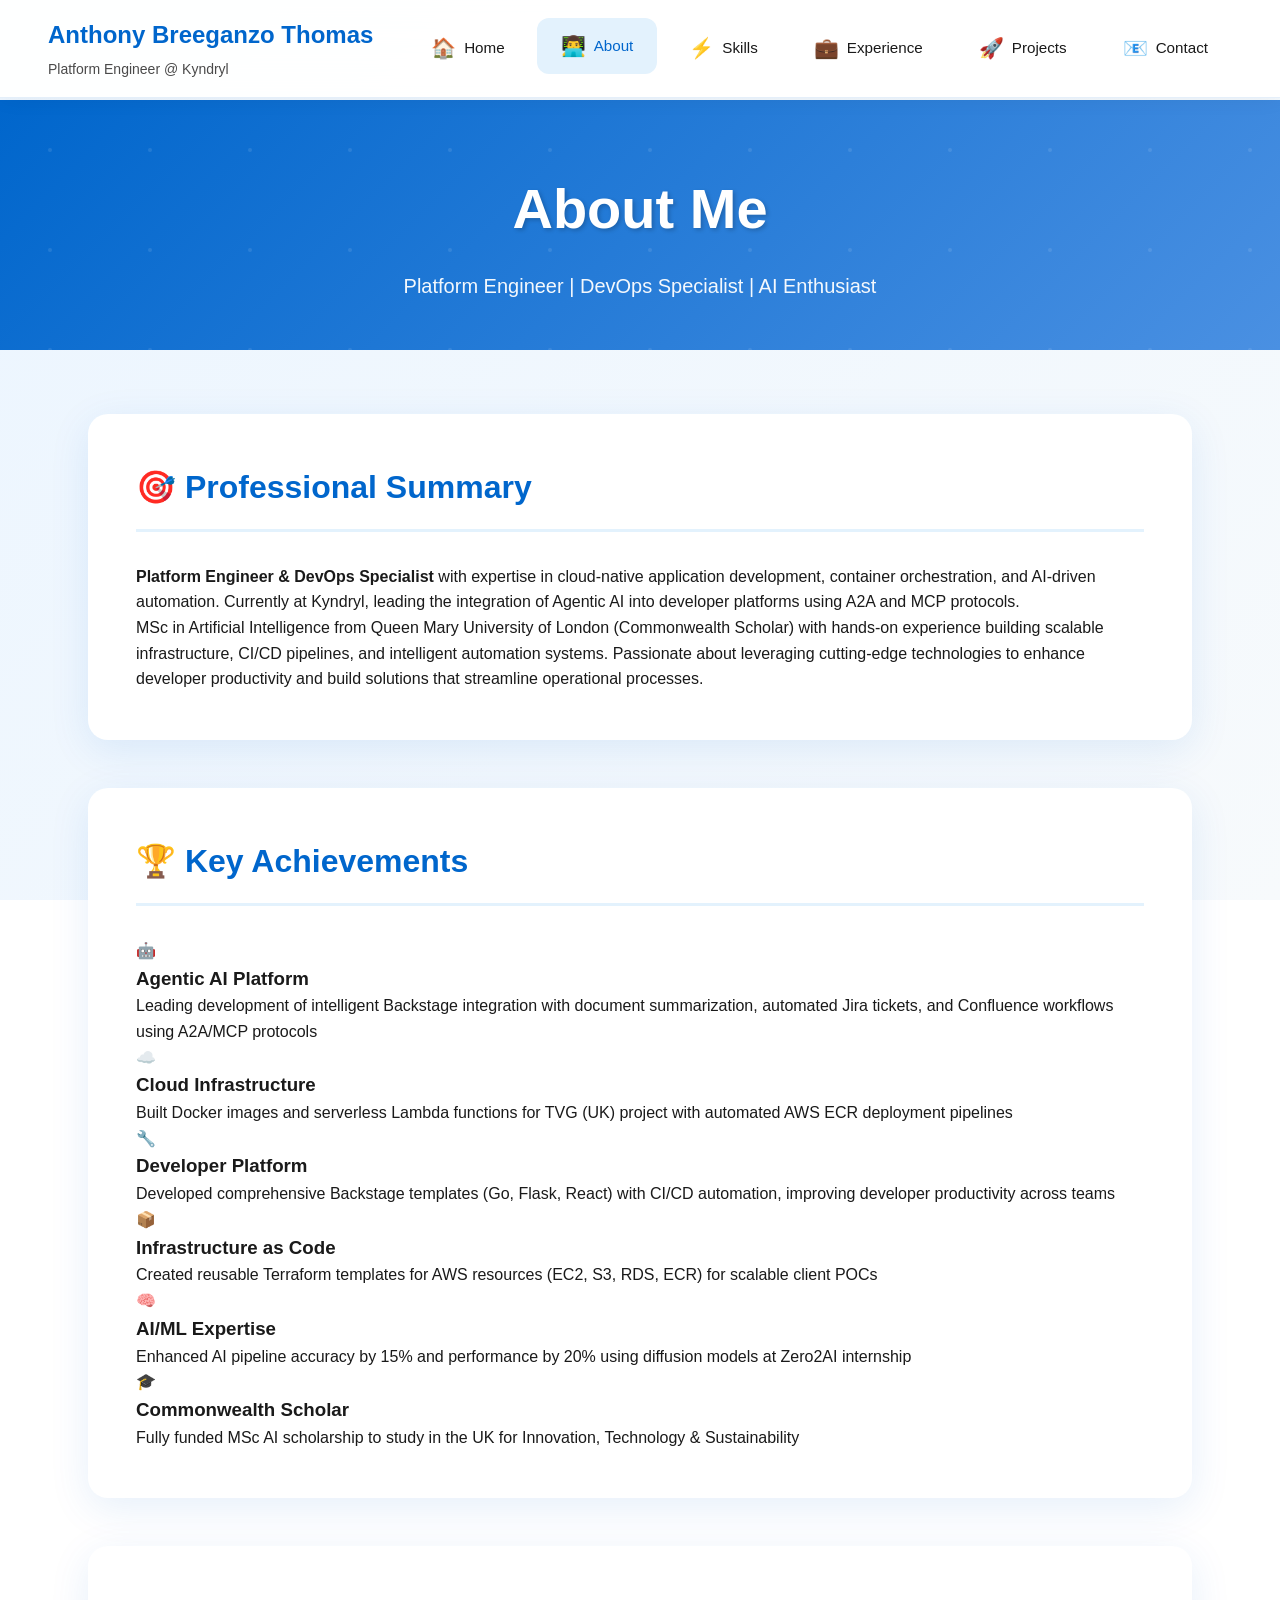
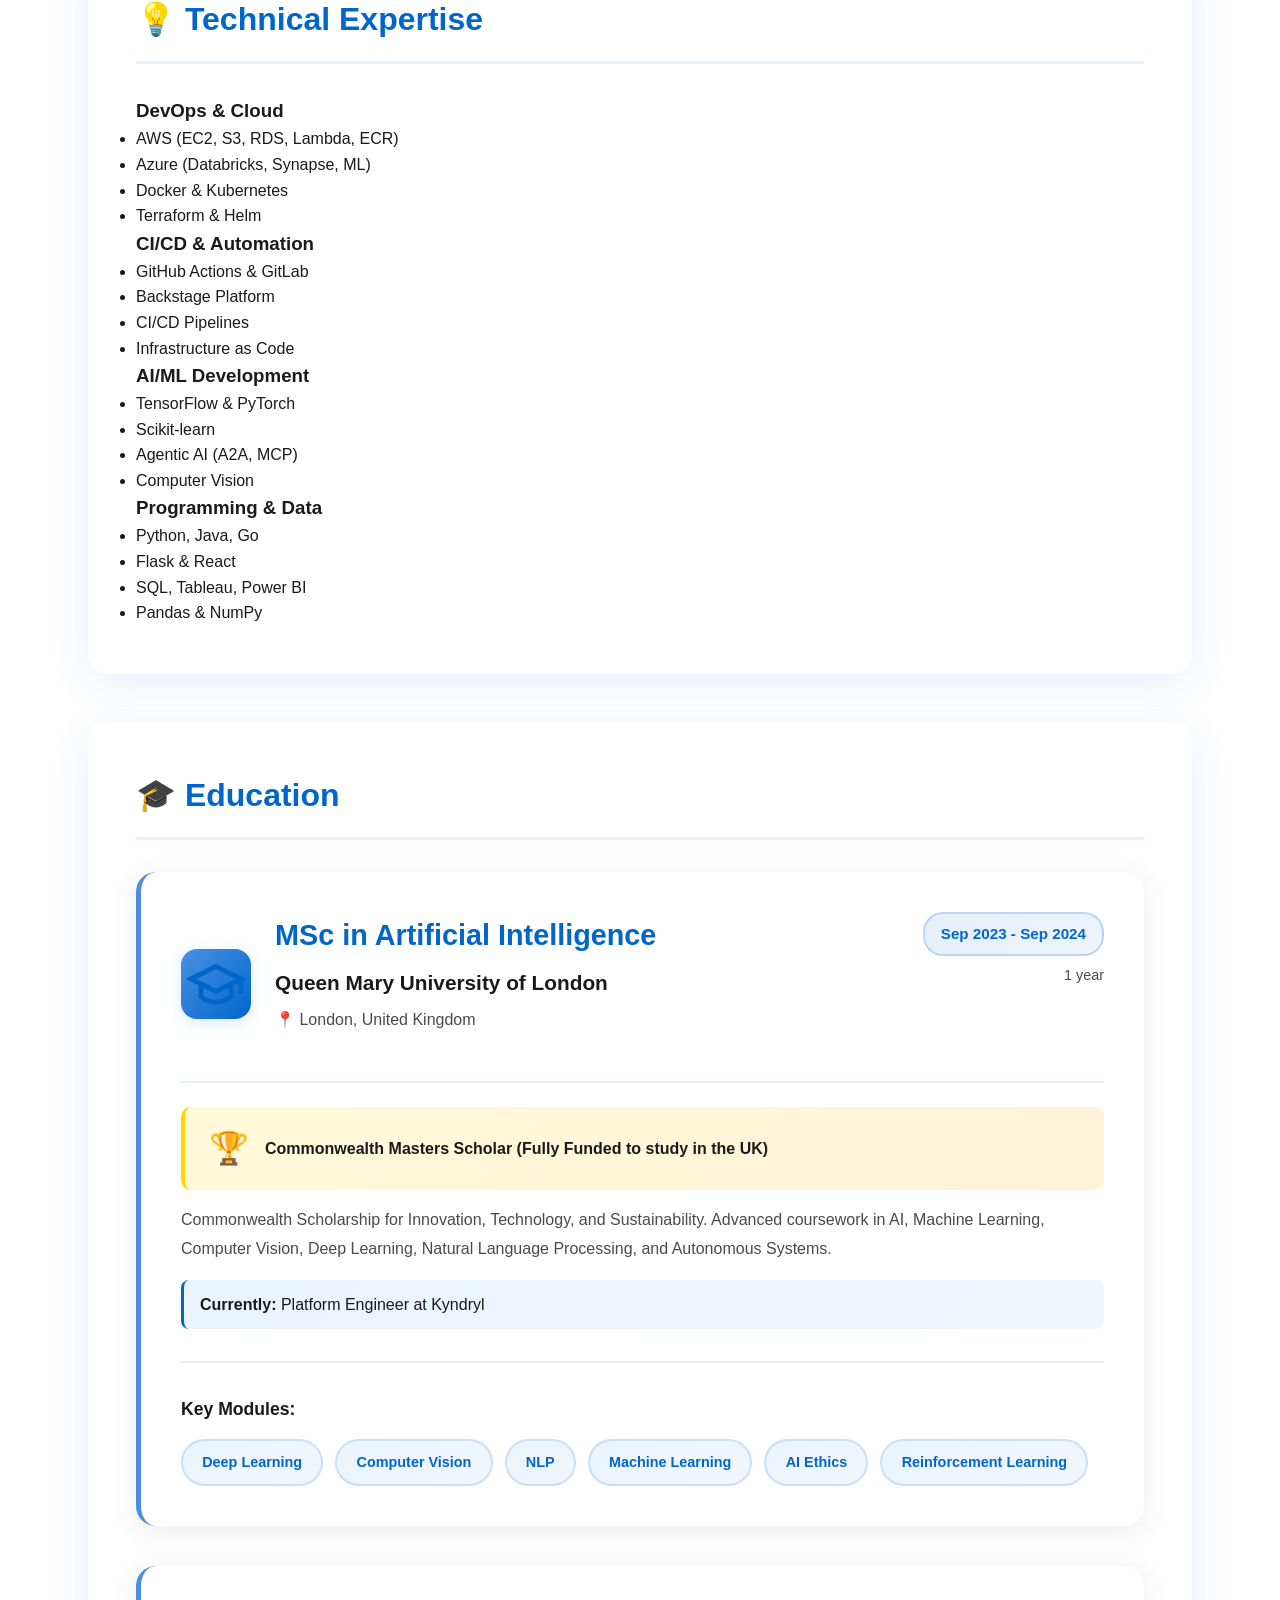
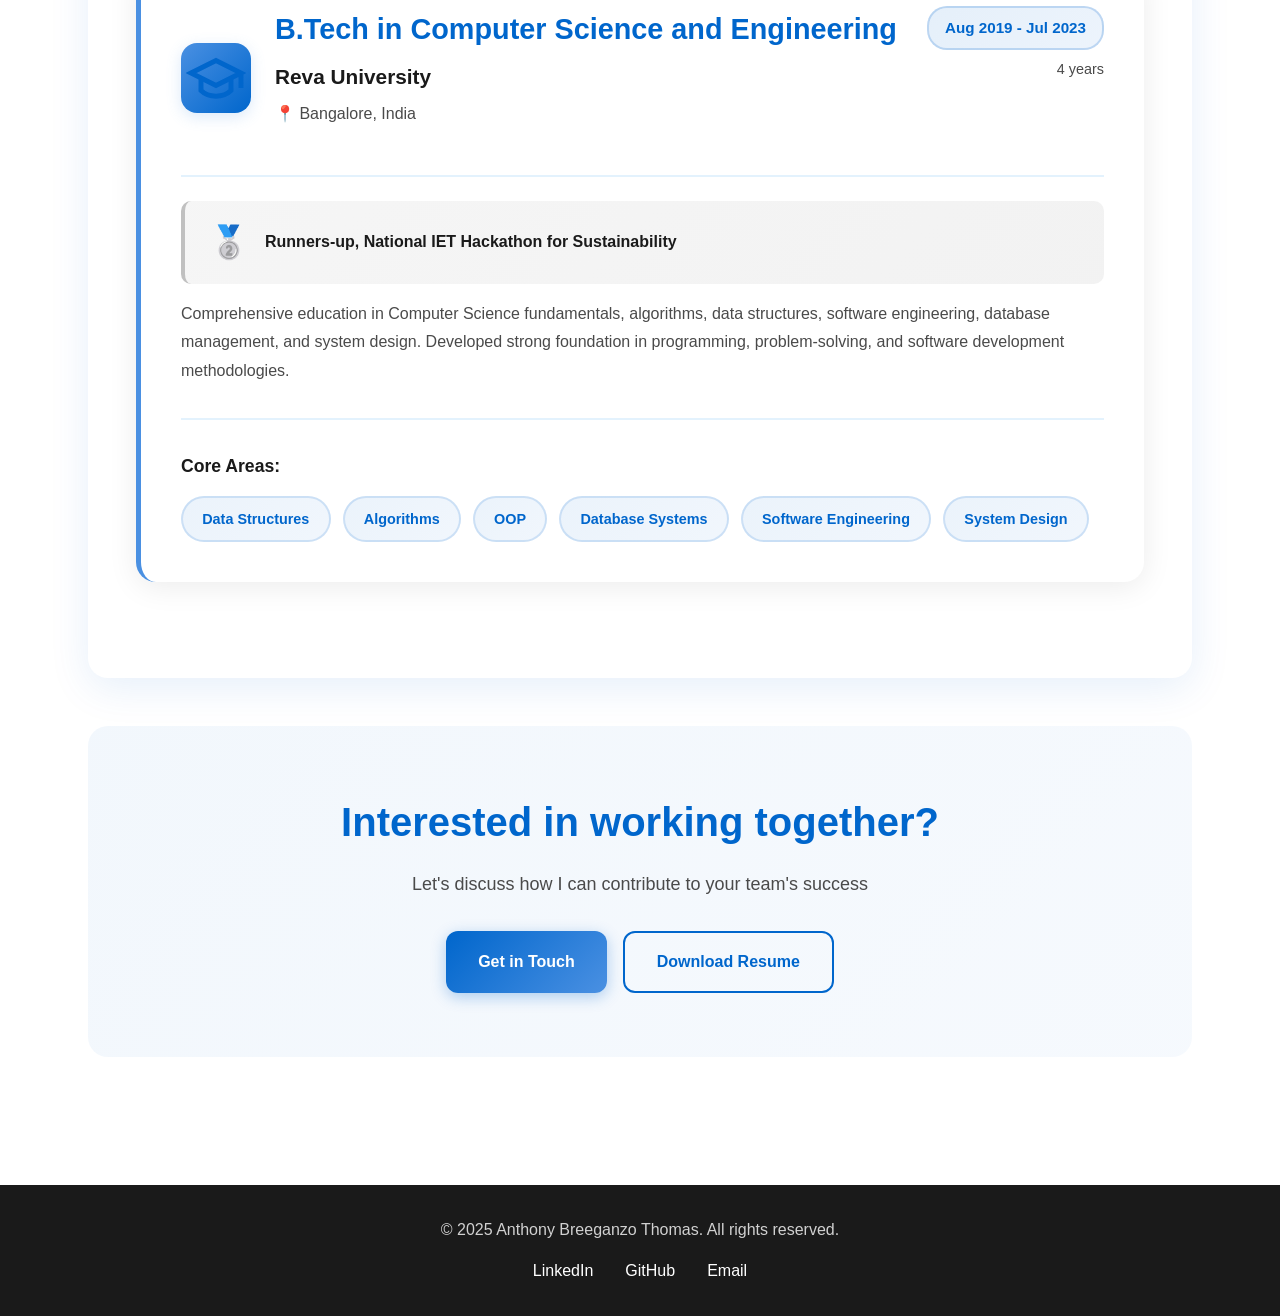
==== about.html @ a4722e9f "Major portfolio update: Added QMUL teaching role, real company logos, updated certifications, refine" ====
<!DOCTYPE html>
<html lang="en">
<head>
    <meta charset="UTF-8">
    <meta name="viewport" content="width=device-width, initial-scale=1.0">
    <title>About Me | Anthony Breeganzo Thomas</title>
    <link rel="stylesheet" href="style-pages.css">
</head>
<body>
    <!-- Navigation -->
    <nav class="modern-nav">
        <div class="nav-brand">
            <h1><a href="index.html">Anthony Breeganzo Thomas</a></h1>
            <p class="nav-subtitle">Platform Engineer @ Kyndryl</p>
        </div>
        <ul class="nav-menu">
            <li class="nav-item">
                <a href="index.html">
                    <span class="nav-icon">🏠</span>
                    <span class="nav-text">Home</span>
                </a>
            </li>
            <li class="nav-item active">
                <a href="about.html">
                    <span class="nav-icon">👨‍💻</span>
                    <span class="nav-text">About</span>
                </a>
            </li>
            <li class="nav-item">
                <a href="skills.html">
                    <span class="nav-icon">⚡</span>
                    <span class="nav-text">Skills</span>
                </a>
            </li>
            <li class="nav-item">
                <a href="experience.html">
                    <span class="nav-icon">💼</span>
                    <span class="nav-text">Experience</span>
                </a>
            </li>
            <li class="nav-item">
                <a href="projects.html">
                    <span class="nav-icon">🚀</span>
                    <span class="nav-text">Projects</span>
                </a>
            </li>
            <li class="nav-item">
                <a href="contact.html">
                    <span class="nav-icon">📧</span>
                    <span class="nav-text">Contact</span>
                </a>
            </li>
        </ul>
    </nav>

    <!-- Page Header -->
    <header class="page-header">
        <div class="header-content">
            <h1 class="page-title">About Me</h1>
            <p class="page-subtitle">Platform Engineer | DevOps Specialist | AI Enthusiast</p>
        </div>
    </header>

    <!-- About Content -->
    <main class="page-content">
        <section class="content-section">
            <div class="section-header">
                <h2>🎯 Professional Summary</h2>
            </div>
            <div class="summary-content">
                <p class="lead-text">
                    <strong>Platform Engineer & DevOps Specialist</strong> with expertise in cloud-native application development, 
                    container orchestration, and AI-driven automation. Currently at Kyndryl, leading the integration of Agentic AI into 
                    developer platforms using A2A and MCP protocols.
                </p>
                <p>
                    MSc in Artificial Intelligence from Queen Mary University of London (Commonwealth Scholar) with hands-on experience 
                    building scalable infrastructure, CI/CD pipelines, and intelligent automation systems. Passionate about leveraging 
                    cutting-edge technologies to enhance developer productivity and build solutions that streamline operational processes.
                </p>
            </div>
        </section>

        <section class="content-section">
            <div class="section-header">
                <h2>🏆 Key Achievements</h2>
            </div>
            <div class="achievements-grid">
                <div class="achievement-card">
                    <div class="achievement-icon">🤖</div>
                    <h3>Agentic AI Platform</h3>
                    <p>Leading development of intelligent Backstage integration with document summarization, automated Jira tickets, and Confluence workflows using A2A/MCP protocols</p>
                </div>
                <div class="achievement-card">
                    <div class="achievement-icon">☁️</div>
                    <h3>Cloud Infrastructure</h3>
                    <p>Built Docker images and serverless Lambda functions for TVG (UK) project with automated AWS ECR deployment pipelines</p>
                </div>
                <div class="achievement-card">
                    <div class="achievement-icon">🔧</div>
                    <h3>Developer Platform</h3>
                    <p>Developed comprehensive Backstage templates (Go, Flask, React) with CI/CD automation, improving developer productivity across teams</p>
                </div>
                <div class="achievement-card">
                    <div class="achievement-icon">📦</div>
                    <h3>Infrastructure as Code</h3>
                    <p>Created reusable Terraform templates for AWS resources (EC2, S3, RDS, ECR) for scalable client POCs</p>
                </div>
                <div class="achievement-card">
                    <div class="achievement-icon">🧠</div>
                    <h3>AI/ML Expertise</h3>
                    <p>Enhanced AI pipeline accuracy by 15% and performance by 20% using diffusion models at Zero2AI internship</p>
                </div>
                <div class="achievement-card">
                    <div class="achievement-icon">🎓</div>
                    <h3>Commonwealth Scholar</h3>
                    <p>Fully funded MSc AI scholarship to study in the UK for Innovation, Technology & Sustainability</p>
                </div>
            </div>
        </section>

        <section class="content-section">
            <div class="section-header">
                <h2>💡 Technical Expertise</h2>
            </div>
            <div class="expertise-grid">
                <div class="expertise-category">
                    <h3>DevOps & Cloud</h3>
                    <ul>
                        <li>AWS (EC2, S3, RDS, Lambda, ECR)</li>
                        <li>Azure (Databricks, Synapse, ML)</li>
                        <li>Docker & Kubernetes</li>
                        <li>Terraform & Helm</li>
                    </ul>
                </div>
                <div class="expertise-category">
                    <h3>CI/CD & Automation</h3>
                    <ul>
                        <li>GitHub Actions & GitLab</li>
                        <li>Backstage Platform</li>
                        <li>CI/CD Pipelines</li>
                        <li>Infrastructure as Code</li>
                    </ul>
                </div>
                <div class="expertise-category">
                    <h3>AI/ML Development</h3>
                    <ul>
                        <li>TensorFlow & PyTorch</li>
                        <li>Scikit-learn</li>
                        <li>Agentic AI (A2A, MCP)</li>
                        <li>Computer Vision</li>
                    </ul>
                </div>
                <div class="expertise-category">
                    <h3>Programming & Data</h3>
                    <ul>
                        <li>Python, Java, Go</li>
                        <li>Flask & React</li>
                        <li>SQL, Tableau, Power BI</li>
                        <li>Pandas & NumPy</li>
                    </ul>
                </div>
            </div>
        </section>

        <section class="content-section">
            <div class="section-header">
                <h2>🎓 Education</h2>
            </div>
            <div class="education-container">
                <div class="education-card">
                    <div class="education-header">
                        <div style="display: flex; align-items: center; flex: 1;">
                            <div class="education-logo">
                                <svg xmlns="http://www.w3.org/2000/svg" viewBox="0 0 24 24" fill="none" stroke="currentColor" stroke-width="2" style="width: 60px; height: 60px; color: #0066CC;">
                                    <path d="M22 10v6M2 10l10-5 10 5-10 5z"></path>
                                    <path d="M6 12v5c3 3 9 3 12 0v-5"></path>
                                </svg>
                            </div>
                            <div class="education-info">
                                <h3 class="degree-name">MSc in Artificial Intelligence</h3>
                                <p class="institution-name">Queen Mary University of London</p>
                                <p class="location">📍 London, United Kingdom</p>
                            </div>
                        </div>
                        <div class="education-meta">
                            <span class="date-badge">Sep 2023 - Sep 2024</span>
                            <span class="duration">1 year</span>
                        </div>
                    </div>
                    
                    <div class="education-highlights">
                        <div class="highlight-banner">
                            <span class="highlight-icon">🏆</span>
                            <strong>Commonwealth Masters Scholar (Fully Funded to study in the UK)</strong>
                        </div>
                        <p class="education-description">
                            Commonwealth Scholarship for Innovation, Technology, and Sustainability. 
                            Advanced coursework in AI, Machine Learning, Computer Vision, Deep Learning, Natural Language Processing, 
                            and Autonomous Systems.
                        </p>
                        <div class="current-role">
                            <strong>Currently:</strong> Platform Engineer at Kyndryl
                        </div>
                    </div>

                    <div class="education-coursework">
                        <h5>Key Modules:</h5>
                        <div class="tech-tags">
                            <span class="tech-tag">Deep Learning</span>
                            <span class="tech-tag">Computer Vision</span>
                            <span class="tech-tag">NLP</span>
                            <span class="tech-tag">Machine Learning</span>
                            <span class="tech-tag">AI Ethics</span>
                            <span class="tech-tag">Reinforcement Learning</span>
                        </div>
                    </div>
                </div>

                <div class="education-card">
                    <div class="education-header">
                        <div style="display: flex; align-items: center; flex: 1;">
                            <div class="education-logo">
                                <svg xmlns="http://www.w3.org/2000/svg" viewBox="0 0 24 24" fill="none" stroke="currentColor" stroke-width="2" style="width: 60px; height: 60px; color: #0066CC;">
                                    <path d="M22 10v6M2 10l10-5 10 5-10 5z"></path>
                                    <path d="M6 12v5c3 3 9 3 12 0v-5"></path>
                                </svg>
                            </div>
                            <div class="education-info">
                                <h3 class="degree-name">B.Tech in Computer Science and Engineering</h3>
                                <p class="institution-name">Reva University</p>
                                <p class="location">📍 Bangalore, India</p>
                            </div>
                        </div>
                        <div class="education-meta">
                            <span class="date-badge">Aug 2019 - Jul 2023</span>
                            <span class="duration">4 years</span>
                        </div>
                    </div>
                    
                    <div class="education-highlights">
                        <div class="highlight-banner achievement">
                            <span class="highlight-icon">🥈</span>
                            <strong>Runners-up, National IET Hackathon for Sustainability</strong>
                        </div>
                        <p class="education-description">
                            Comprehensive education in Computer Science fundamentals, algorithms, data structures, 
                            software engineering, database management, and system design. Developed strong foundation 
                            in programming, problem-solving, and software development methodologies.
                        </p>
                    </div>

                    <div class="education-coursework">
                        <h5>Core Areas:</h5>
                        <div class="tech-tags">
                            <span class="tech-tag">Data Structures</span>
                            <span class="tech-tag">Algorithms</span>
                            <span class="tech-tag">OOP</span>
                            <span class="tech-tag">Database Systems</span>
                            <span class="tech-tag">Software Engineering</span>
                            <span class="tech-tag">System Design</span>
                        </div>
                    </div>
                </div>
            </div>
        </section>

        <section class="cta-section">
            <h2>Interested in working together?</h2>
            <p>Let's discuss how I can contribute to your team's success</p>
            <div class="cta-buttons">
                <a href="contact.html" class="btn-primary">Get in Touch</a>
                <a href="./assets/resume.pdf" class="btn-outline" download>Download Resume</a>
            </div>
        </section>
    </main>

    <!-- Footer -->
    <footer class="page-footer">
        <p>&copy; 2025 Anthony Breeganzo Thomas. All rights reserved.</p>
        <div class="footer-links">
            <a href="https://linkedin.com/in/breeganzo" target="_blank">LinkedIn</a>
            <a href="https://github.com/Breeganzo" target="_blank">GitHub</a>
            <a href="mailto:anthonybreeganzo02@gmail.com">Email</a>
        </div>
    </footer>

    <!-- Scroll to Top Button -->
    <button class="scroll-to-top" id="scrollToTop" aria-label="Scroll to top">
        <svg viewBox="0 0 24 24" fill="none" stroke="currentColor" stroke-width="2">
            <path d="M12 19V5M5 12l7-7 7 7"/>
        </svg>
    </button>

    <script src="script-pages.js"></script>
</body>
</html>
---- style-pages.css ----
/* ========================================
   SHARED STYLES FOR ALL PORTFOLIO PAGES
   ======================================== */

/* CSS Variables */
:root {
    --primary-blue: #0066CC;
    --secondary-blue: #4A90E2;
    --dark-blue: #003D82;
    --light-blue: #E3F2FD;
    --text-dark: #1a1a1a;
    --text-gray: #4a4a4a;
    --bg-light: #ffffff;
    --bg-gradient: linear-gradient(135deg, #EBF5FF 0%, #F7FAFC 100%);
    --shadow: 0 10px 40px rgba(0, 102, 204, 0.1);
    --shadow-hover: 0 20px 60px rgba(0, 102, 204, 0.2);
    --transition: all 0.4s cubic-bezier(0.4, 0, 0.2, 1);
}

* {
    margin: 0;
    padding: 0;
    box-sizing: border-box;
}

html {
    scroll-behavior: smooth;
    font-size: 16px;
}

body {
    font-family: 'Segoe UI', Tahoma, Geneva, Verdana, sans-serif;
    color: var(--text-dark);
    background: var(--bg-gradient);
    background-attachment: fixed;
    line-height: 1.6;
    overflow-x: hidden;
    padding-top: 100px;
}

/* ========================================
   NAVIGATION (SAME AS LANDING PAGE)
   ======================================== */

.modern-nav {
    position: fixed;
    top: 0;
    left: 0;
    right: 0;
    background: rgba(255, 255, 255, 0.95);
    backdrop-filter: blur(20px);
    border-bottom: 1px solid rgba(0, 102, 204, 0.1);
    padding: 1rem 3rem;
    display: flex;
    justify-content: space-between;
    align-items: center;
    z-index: 1000;
    box-shadow: 0 2px 20px rgba(0, 0, 0, 0.05);
}

.nav-brand h1 {
    font-size: 1.5rem;
    font-weight: 700;
    margin-bottom: 0.25rem;
}

.nav-brand h1 a {
    color: var(--primary-blue);
    text-decoration: none;
    transition: var(--transition);
}

.nav-brand h1 a:hover {
    color: var(--secondary-blue);
}

.nav-subtitle {
    font-size: 0.875rem;
    color: var(--text-gray);
    font-weight: 500;
}

.nav-menu {
    display: flex;
    gap: 0.5rem;
    list-style: none;
}

.nav-item {
    position: relative;
}

.nav-item a {
    display: flex;
    align-items: center;
    gap: 0.5rem;
    padding: 0.75rem 1.5rem;
    text-decoration: none;
    color: var(--text-dark);
    font-weight: 500;
    border-radius: 12px;
    transition: var(--transition);
    background: transparent;
}

.nav-item.active a,
.nav-item a:hover {
    background: var(--light-blue);
    color: var(--primary-blue);
    transform: translateY(-2px);
}

.nav-icon {
    font-size: 1.25rem;
}

.nav-text {
    font-size: 0.95rem;
}

/* ========================================
   PAGE HEADER
   ======================================== */

.page-header {
    padding: 4rem 3rem 3rem;
    text-align: center;
    background: linear-gradient(135deg, var(--primary-blue), var(--secondary-blue));
    color: white;
    position: relative;
    overflow: hidden;
}

.page-header::before {
    content: '';
    position: absolute;
    top: 0;
    left: 0;
    right: 0;
    bottom: 0;
    background: url('data:image/svg+xml,<svg width="100" height="100" xmlns="http://www.w3.org/2000/svg"><circle cx="50" cy="50" r="2" fill="white" opacity="0.1"/></svg>');
    animation: float 20s linear infinite;
}

@keyframes float {
    0% { transform: translateY(0); }
    100% { transform: translateY(-100px); }
}

.header-content {
    position: relative;
    z-index: 1;
}

.page-title {
    font-size: 3.5rem;
    font-weight: 800;
    margin-bottom: 1rem;
    text-shadow: 2px 2px 4px rgba(0, 0, 0, 0.2);
}

.page-subtitle {
    font-size: 1.25rem;
    opacity: 0.95;
    font-weight: 400;
}

/* ========================================
   PAGE CONTENT
   ======================================== */

.page-content {
    max-width: 1200px;
    margin: 0 auto;
    padding: 4rem 3rem;
}

.content-section {
    background: white;
    padding: 3rem;
    border-radius: 20px;
    box-shadow: var(--shadow);
    margin-bottom: 3rem;
    animation: fadeInUp 0.6s ease-out;
}

@keyframes fadeInUp {
    from {
        opacity: 0;
        transform: translateY(30px);
    }
    to {
        opacity: 1;
        transform: translateY(0);
    }
}

.section-header {
    margin-bottom: 2rem;
    padding-bottom: 1rem;
    border-bottom: 3px solid var(--light-blue);
}

.section-header h2 {
    font-size: 2rem;
    color: var(--primary-blue);
    font-weight: 700;
}

/* ========================================
   BUTTONS & CTAs
   ======================================== */

.btn-primary,
.btn-secondary,
.btn-outline {
    padding: 1rem 2rem;
    border-radius: 12px;
    text-decoration: none;
    font-weight: 600;
    display: inline-flex;
    align-items: center;
    gap: 0.5rem;
    transition: var(--transition);
    cursor: pointer;
    border: none;
    font-size: 1rem;
}

.btn-primary {
    background: linear-gradient(135deg, var(--primary-blue), var(--secondary-blue));
    color: white;
    box-shadow: 0 4px 15px rgba(0, 102, 204, 0.3);
}

.btn-primary:hover {
    transform: translateY(-3px);
    box-shadow: 0 8px 25px rgba(0, 102, 204, 0.4);
}

.btn-secondary {
    background: var(--text-dark);
    color: white;
}

.btn-secondary:hover {
    background: var(--dark-blue);
    transform: translateY(-3px);
}

.btn-outline {
    background: transparent;
    color: var(--primary-blue);
    border: 2px solid var(--primary-blue);
}

.btn-outline:hover {
    background: var(--primary-blue);
    color: white;
    transform: translateY(-3px);
}

/* ========================================
   CTA SECTION
   ======================================== */

.cta-section {
    text-align: center;
    padding: 4rem 2rem;
    background: linear-gradient(135deg, rgba(0, 102, 204, 0.05), rgba(74, 144, 226, 0.05));
    border-radius: 20px;
    margin-top: 3rem;
}

.cta-section h2 {
    font-size: 2.5rem;
    margin-bottom: 1rem;
    color: var(--primary-blue);
}

.cta-section p {
    font-size: 1.125rem;
    color: var(--text-gray);
    margin-bottom: 2rem;
}

.cta-buttons {
    display: flex;
    gap: 1rem;
    justify-content: center;
    flex-wrap: wrap;
}

/* ========================================
   FOOTER
   ======================================== */

.page-footer {
    background: var(--text-dark);
    color: white;
    padding: 2rem 3rem;
    text-align: center;
    margin-top: 4rem;
}

.page-footer p {
    margin-bottom: 1rem;
    color: rgba(255, 255, 255, 0.8);
}

.footer-links {
    display: flex;
    gap: 2rem;
    justify-content: center;
}

.footer-links a {
    color: white;
    text-decoration: none;
    transition: var(--transition);
    font-weight: 500;
}

.footer-links a:hover {
    color: var(--secondary-blue);
}

/* ========================================
   RESPONSIVE DESIGN
   ======================================== */

@media (max-width: 1024px) {
    .modern-nav {
        padding: 1rem 2rem;
    }
    
    .page-content {
        padding: 3rem 2rem;
    }
    
    .content-section {
        padding: 2rem;
    }
}

@media (max-width: 768px) {
    body {
        padding-top: 140px;
    }
    
    .modern-nav {
        flex-direction: column;
        gap: 1rem;
        padding: 1rem;
    }
    
    .nav-menu {
        gap: 0.25rem;
        flex-wrap: wrap;
        justify-content: center;
    }
    
    .nav-item a {
        padding: 0.5rem 1rem;
    }
    
    .nav-text {
        display: none;
    }
    
    .nav-icon {
        font-size: 1.5rem;
    }
    
    .page-header {
        padding: 3rem 1.5rem 2rem;
    }
    
    .page-title {
        font-size: 2.5rem;
    }
    
    .page-subtitle {
        font-size: 1rem;
    }
    
    .page-content {
        padding: 2rem 1rem;
    }
    
    .content-section {
        padding: 1.5rem;
    }
    
    .cta-section {
        padding: 3rem 1.5rem;
    }
    
    .cta-section h2 {
        font-size: 2rem;
    }
    
    .cta-buttons {
        flex-direction: column;
    }
    
    .btn-primary,
    .btn-secondary,
    .btn-outline {
        width: 100%;
        justify-content: center;
    }
    
    .footer-links {
        flex-direction: column;
        gap: 1rem;
    }
}

/* Page Transition Animation */
.page-transition {
    animation: fadeIn 0.6s ease-in-out;
}

@keyframes fadeIn {
    from {
        opacity: 0;
        transform: translateY(20px);
    }
    to {
        opacity: 1;
        transform: translateY(0);
    }
}

/* ========================================
   SCROLL TO TOP BUTTON
   ======================================== */

.scroll-to-top {
    position: fixed;
    bottom: 2rem;
    right: 2rem;
    width: 50px;
    height: 50px;
    background: linear-gradient(135deg, var(--primary-blue), var(--secondary-blue));
    color: white;
    border: none;
    border-radius: 50%;
    display: flex;
    align-items: center;
    justify-content: center;
    cursor: pointer;
    box-shadow: 0 4px 20px rgba(0, 102, 204, 0.3);
    opacity: 0;
    visibility: hidden;
    transition: var(--transition);
    z-index: 999;
}

.scroll-to-top.visible {
    opacity: 1;
    visibility: visible;
}

.scroll-to-top:hover {
    transform: translateY(-5px);
    box-shadow: 0 8px 30px rgba(0, 102, 204, 0.4);
}

.scroll-to-top svg {
    width: 24px;
    height: 24px;
}

/* ========================================
   EXPERIENCE PAGE SPECIFIC STYLES
   ======================================== */

.education-container {
    display: flex;
    flex-direction: column;
    gap: 2.5rem;
    margin-bottom: 3rem;
}

.education-card {
    background: white;
    border-radius: 20px;
    padding: 2.5rem;
    box-shadow: 0 5px 30px rgba(0, 0, 0, 0.08);
    border-left: 5px solid var(--secondary-blue);
    transition: var(--transition);
    position: relative;
    overflow: hidden;
}

.education-card::before {
    content: '';
    position: absolute;
    top: 0;
    left: 0;
    width: 5px;
    height: 0;
    background: linear-gradient(180deg, var(--secondary-blue), var(--primary-blue));
    transition: height 0.4s ease;
}

.education-card:hover::before {
    height: 100%;
}

.education-card:hover {
    transform: translateX(10px);
    box-shadow: 0 10px 50px rgba(74, 144, 226, 0.15);
}

.education-header {
    display: flex;
    justify-content: space-between;
    align-items: flex-start;
    margin-bottom: 1.5rem;
    padding-bottom: 1.5rem;
    border-bottom: 2px solid var(--light-blue);
}

.education-logo {
    width: 70px;
    height: 70px;
    background: linear-gradient(135deg, var(--secondary-blue), var(--primary-blue));
    border-radius: 16px;
    display: flex;
    align-items: center;
    justify-content: center;
    font-size: 2.2rem;
    margin-right: 1.5rem;
    box-shadow: 0 4px 15px rgba(74, 144, 226, 0.2);
}

.education-info {
    flex: 1;
}

.degree-name {
    font-size: 1.8rem;
    font-weight: 800;
    color: var(--primary-blue);
    margin-bottom: 0.5rem;
}

.institution-name {
    font-size: 1.3rem;
    font-weight: 600;
    color: var(--text-dark);
    margin-bottom: 0.5rem;
}

.education-meta {
    display: flex;
    flex-direction: column;
    align-items: flex-end;
    gap: 0.5rem;
}

.highlight-banner {
    background: linear-gradient(135deg, rgba(255, 215, 0, 0.15), rgba(255, 165, 0, 0.15));
    border-left: 4px solid #FFD700;
    padding: 1rem 1.5rem;
    border-radius: 10px;
    margin-bottom: 1rem;
    display: flex;
    align-items: center;
    gap: 1rem;
}

.highlight-banner.achievement {
    background: linear-gradient(135deg, rgba(192, 192, 192, 0.15), rgba(169, 169, 169, 0.15));
    border-left: 4px solid #C0C0C0;
}

.highlight-icon {
    font-size: 2rem;
}

.education-description {
    color: var(--text-gray);
    line-height: 1.8;
    margin-bottom: 1rem;
}

.current-role {
    background: linear-gradient(135deg, rgba(0, 102, 204, 0.08), rgba(74, 144, 226, 0.08));
    padding: 0.75rem 1rem;
    border-radius: 8px;
    border-left: 3px solid var(--primary-blue);
    color: var(--text-dark);
    margin-top: 1rem;
}

.education-coursework {
    margin-top: 2rem;
    padding-top: 2rem;
    border-top: 2px solid var(--light-blue);
}

.education-coursework h5 {
    font-size: 1.1rem;
    font-weight: 700;
    color: var(--text-dark);
    margin-bottom: 1rem;
}

@media (max-width: 768px) {
    .education-header {
        flex-direction: column;
    }

    .education-meta {
        align-items: flex-start;
        margin-top: 1rem;
    }

    .education-logo {
        margin-right: 0;
        margin-bottom: 1rem;
    }
}

.experience-card {
    background: white;
    border-radius: 20px;
    padding: 2.5rem;
    margin-bottom: 2.5rem;
    box-shadow: 0 5px 30px rgba(0, 0, 0, 0.08);
    border-left: 5px solid var(--primary-blue);
    transition: var(--transition);
    position: relative;
    overflow: hidden;
}

.experience-card::before {
    content: '';
    position: absolute;
    top: 0;
    left: 0;
    width: 5px;
    height: 0;
    background: linear-gradient(180deg, var(--primary-blue), var(--secondary-blue));
    transition: height 0.4s ease;
}

.experience-card:hover::before {
    height: 100%;
}

.experience-card:hover {
    transform: translateX(10px);
    box-shadow: 0 10px 50px rgba(0, 102, 204, 0.15);
}

.company-header {
    display: flex;
    justify-content: space-between;
    align-items: flex-start;
    margin-bottom: 1.5rem;
    padding-bottom: 1.5rem;
    border-bottom: 2px solid var(--light-blue);
}

.company-info {
    flex: 1;
}

.company-logo {
    width: 80px;
    height: 80px;
    background: linear-gradient(135deg, var(--primary-blue), var(--secondary-blue));
    border-radius: 16px;
    display: flex;
    align-items: center;
    justify-content: center;
    font-size: 2.5rem;
    margin-right: 1.5rem;
    box-shadow: 0 4px 15px rgba(0, 102, 204, 0.2);
}

.company-name {
    font-size: 2rem;
    font-weight: 800;
    color: var(--primary-blue);
    margin-bottom: 0.5rem;
}

.job-title {
    font-size: 1.5rem;
    font-weight: 600;
    color: var(--text-dark);
    margin-bottom: 0.75rem;
}

.experience-meta {
    display: flex;
    flex-direction: column;
    align-items: flex-end;
    gap: 0.5rem;
}

.date-badge {
    background: linear-gradient(135deg, rgba(0, 102, 204, 0.1), rgba(74, 144, 226, 0.1));
    color: var(--primary-blue);
    padding: 0.5rem 1rem;
    border-radius: 20px;
    font-weight: 600;
    font-size: 0.95rem;
    border: 2px solid rgba(0, 102, 204, 0.2);
}

.duration {
    font-size: 0.9rem;
    color: var(--text-gray);
    font-weight: 500;
}

.location {
    font-size: 1rem;
    color: var(--text-gray);
    margin-bottom: 1.5rem;
    display: flex;
    align-items: center;
    gap: 0.5rem;
}

.experience-highlights h5 {
    font-size: 1.2rem;
    font-weight: 700;
    color: var(--primary-blue);
    margin-bottom: 1rem;
}

.achievements-list {
    list-style: none;
    padding: 0;
}

.achievements-list > li {
    margin-bottom: 1.5rem;
    padding-left: 2rem;
    position: relative;
}

.achievements-list > li::before {
    content: '✓';
    position: absolute;
    left: 0;
    top: 0;
    width: 28px;
    height: 28px;
    background: linear-gradient(135deg, var(--primary-blue), var(--secondary-blue));
    color: white;
    border-radius: 50%;
    display: flex;
    align-items: center;
    justify-content: center;
    font-weight: bold;
    font-size: 1rem;
}

.achievements-list > li strong {
    display: block;
    font-size: 1.1rem;
    color: var(--text-dark);
    margin-bottom: 0.5rem;
}

.achievements-list > li p {
    color: var(--text-gray);
    line-height: 1.7;
    margin-bottom: 0.75rem;
}

.sub-achievements {
    list-style: none;
    padding-left: 1.5rem;
    margin-top: 0.75rem;
}

.sub-achievements li {
    padding-left: 1.5rem;
    margin-bottom: 0.5rem;
    position: relative;
    color: var(--text-gray);
    font-size: 0.95rem;
    line-height: 1.6;
}

.sub-achievements li::before {
    content: '→';
    position: absolute;
    left: 0;
    color: var(--secondary-blue);
    font-weight: bold;
}

.tech-stack {
    margin-top: 2rem;
    padding-top: 2rem;
    border-top: 2px solid var(--light-blue);
}

.tech-stack h5 {
    font-size: 1.1rem;
    font-weight: 700;
    color: var(--text-dark);
    margin-bottom: 1rem;
}

.tech-tags {
    display: flex;
    flex-wrap: wrap;
    gap: 0.75rem;
}

.tech-tag {
    background: linear-gradient(135deg, rgba(0, 102, 204, 0.08), rgba(74, 144, 226, 0.08));
    color: var(--primary-blue);
    padding: 0.6rem 1.2rem;
    border-radius: 25px;
    font-size: 0.9rem;
    font-weight: 600;
    border: 2px solid rgba(0, 102, 204, 0.15);
    transition: var(--transition);
}

.tech-tag:hover {
    background: linear-gradient(135deg, var(--primary-blue), var(--secondary-blue));
    color: white;
    transform: translateY(-3px);
    box-shadow: 0 5px 15px rgba(0, 102, 204, 0.3);
}

@media (max-width: 768px) {
    .company-header {
        flex-direction: column;
    }

    .experience-meta {
        align-items: flex-start;
        margin-top: 1rem;
    }

    .company-logo {
        margin-right: 0;
        margin-bottom: 1rem;
    }

    .scroll-to-top {
        bottom: 1.5rem;
        right: 1.5rem;
        width: 45px;
        height: 45px;
    }
}
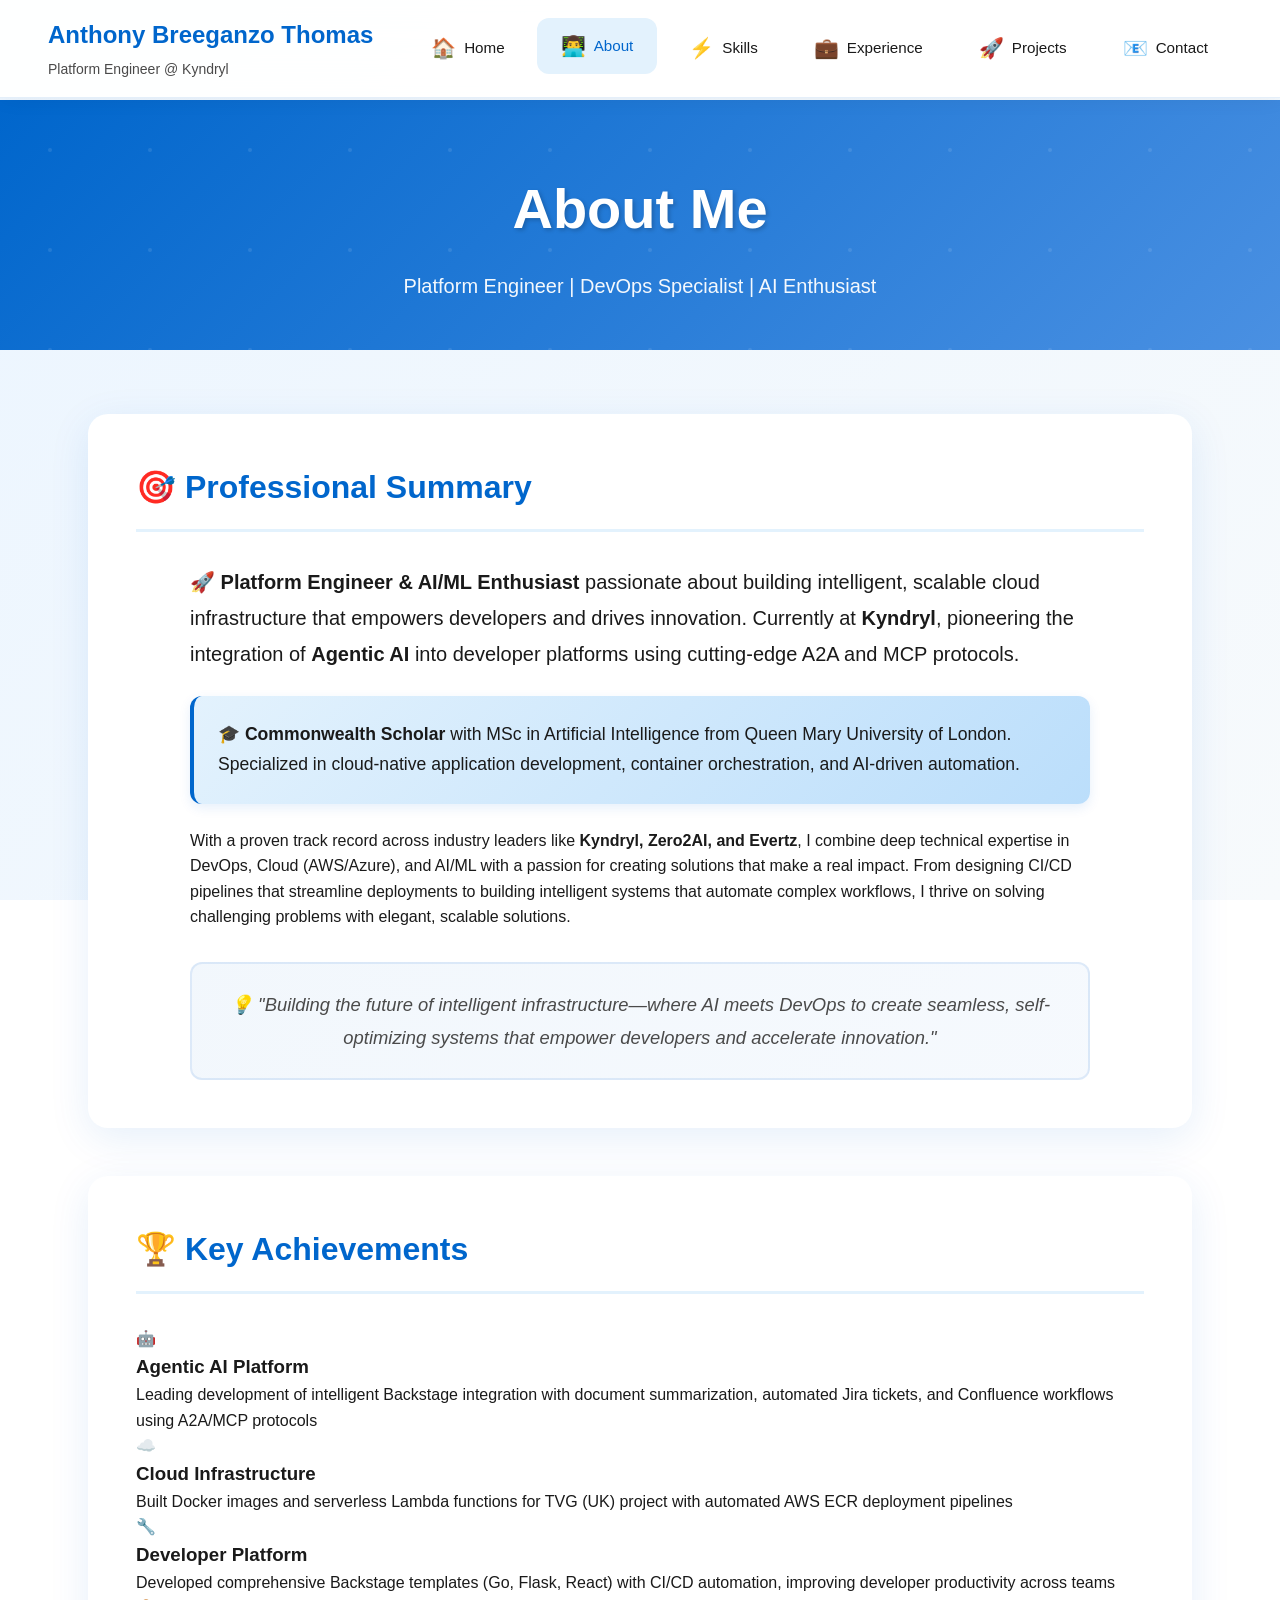
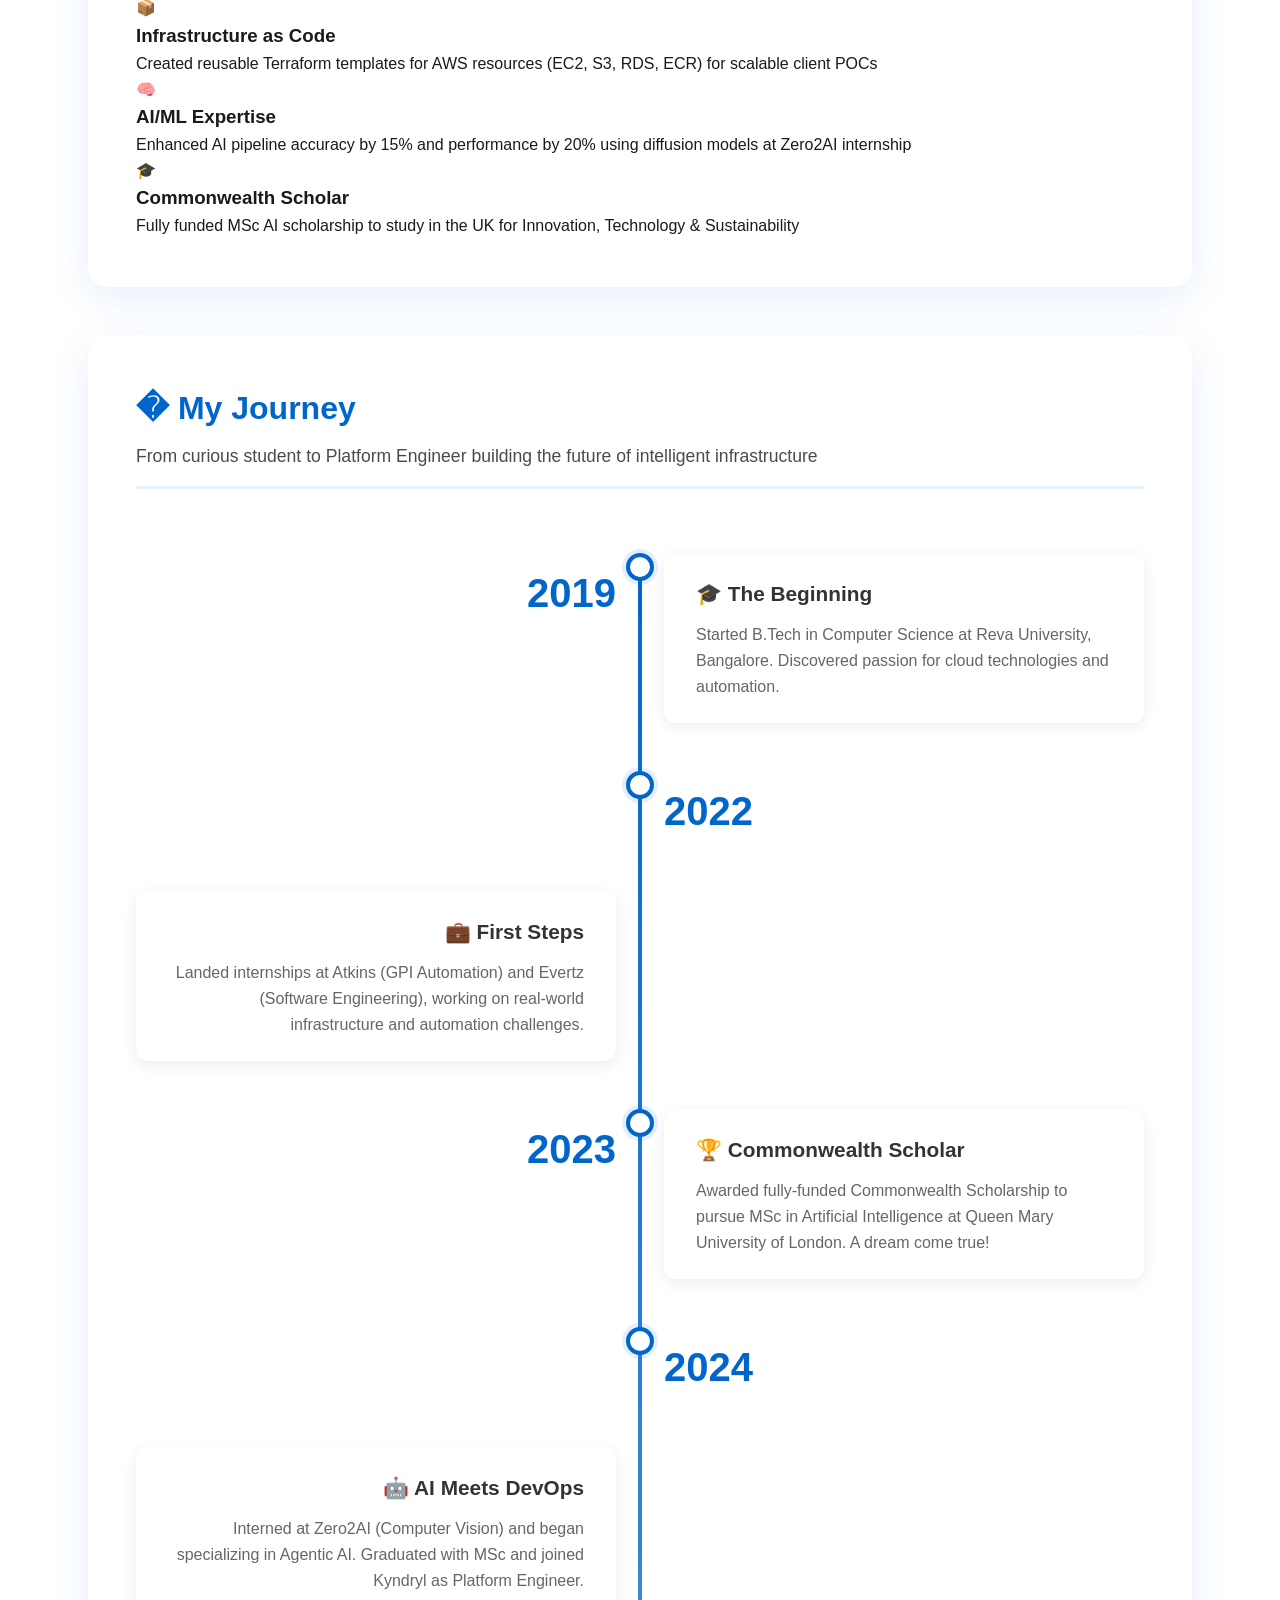
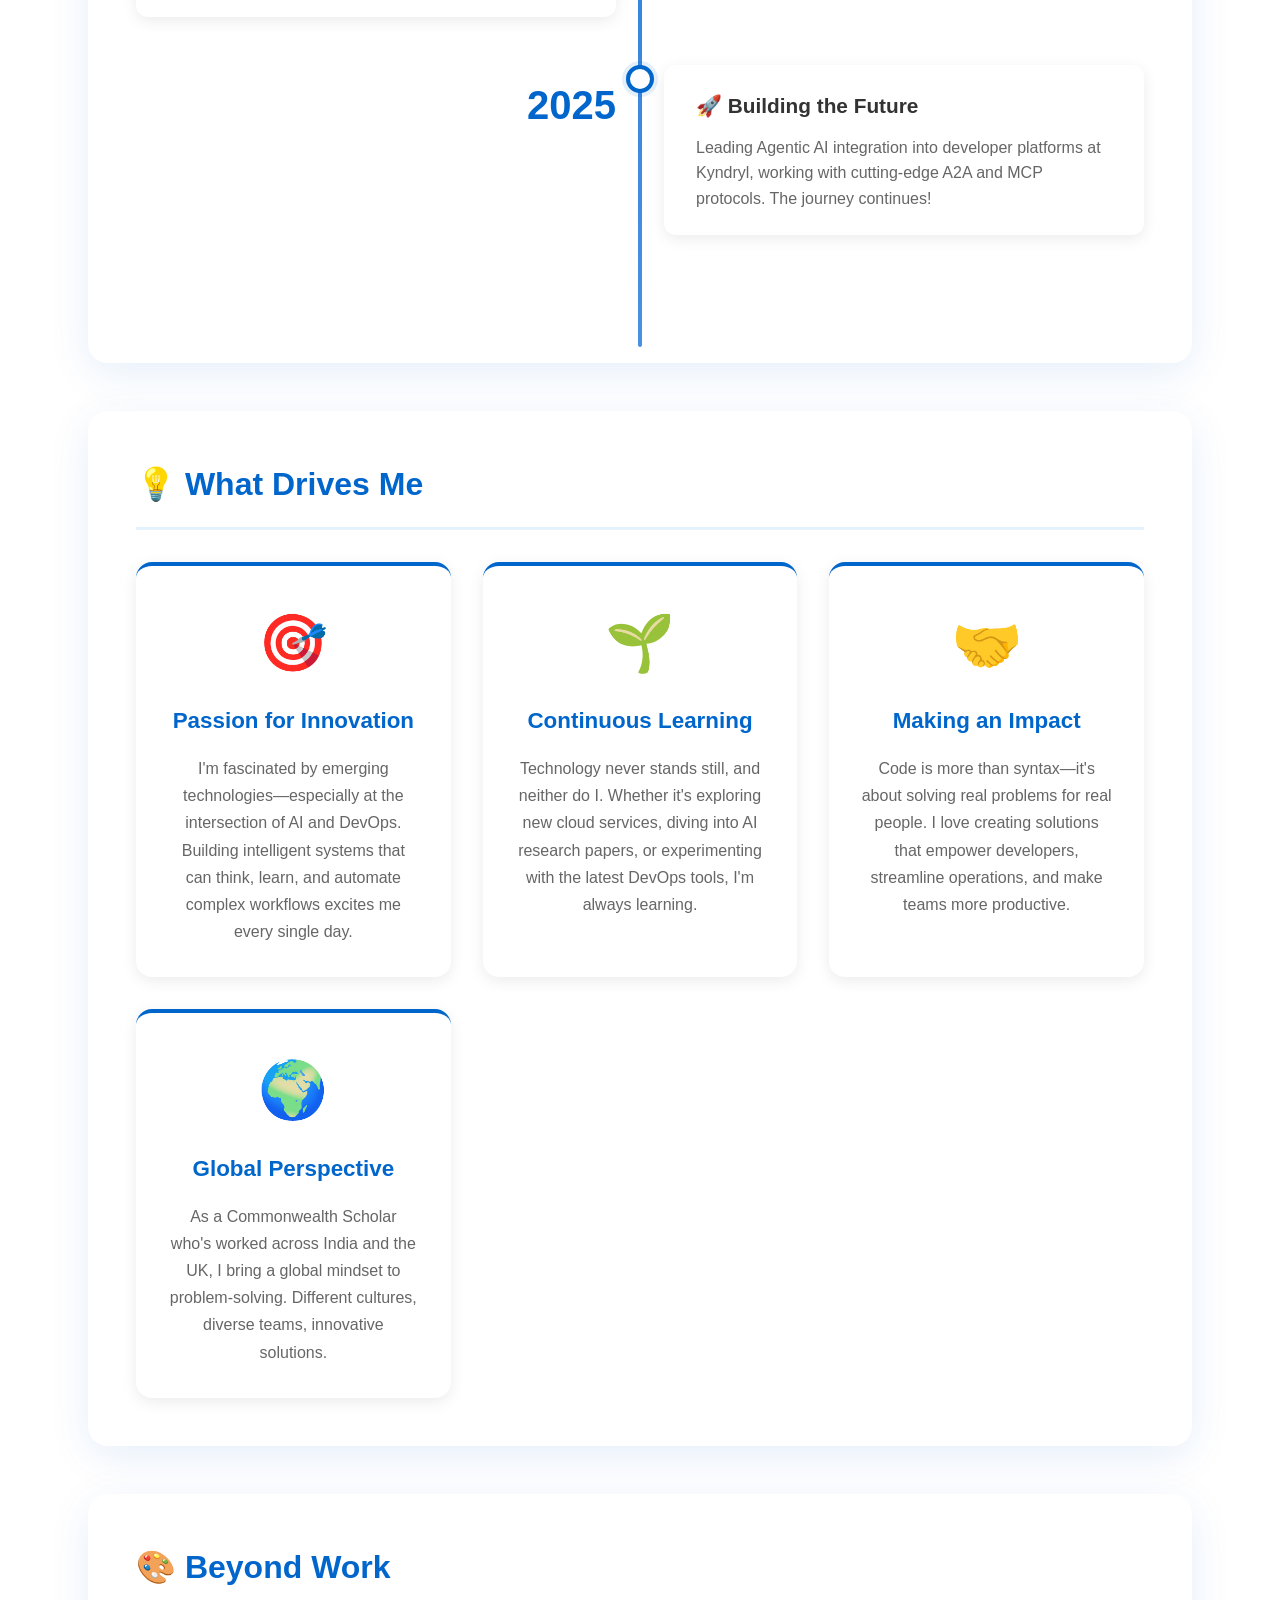
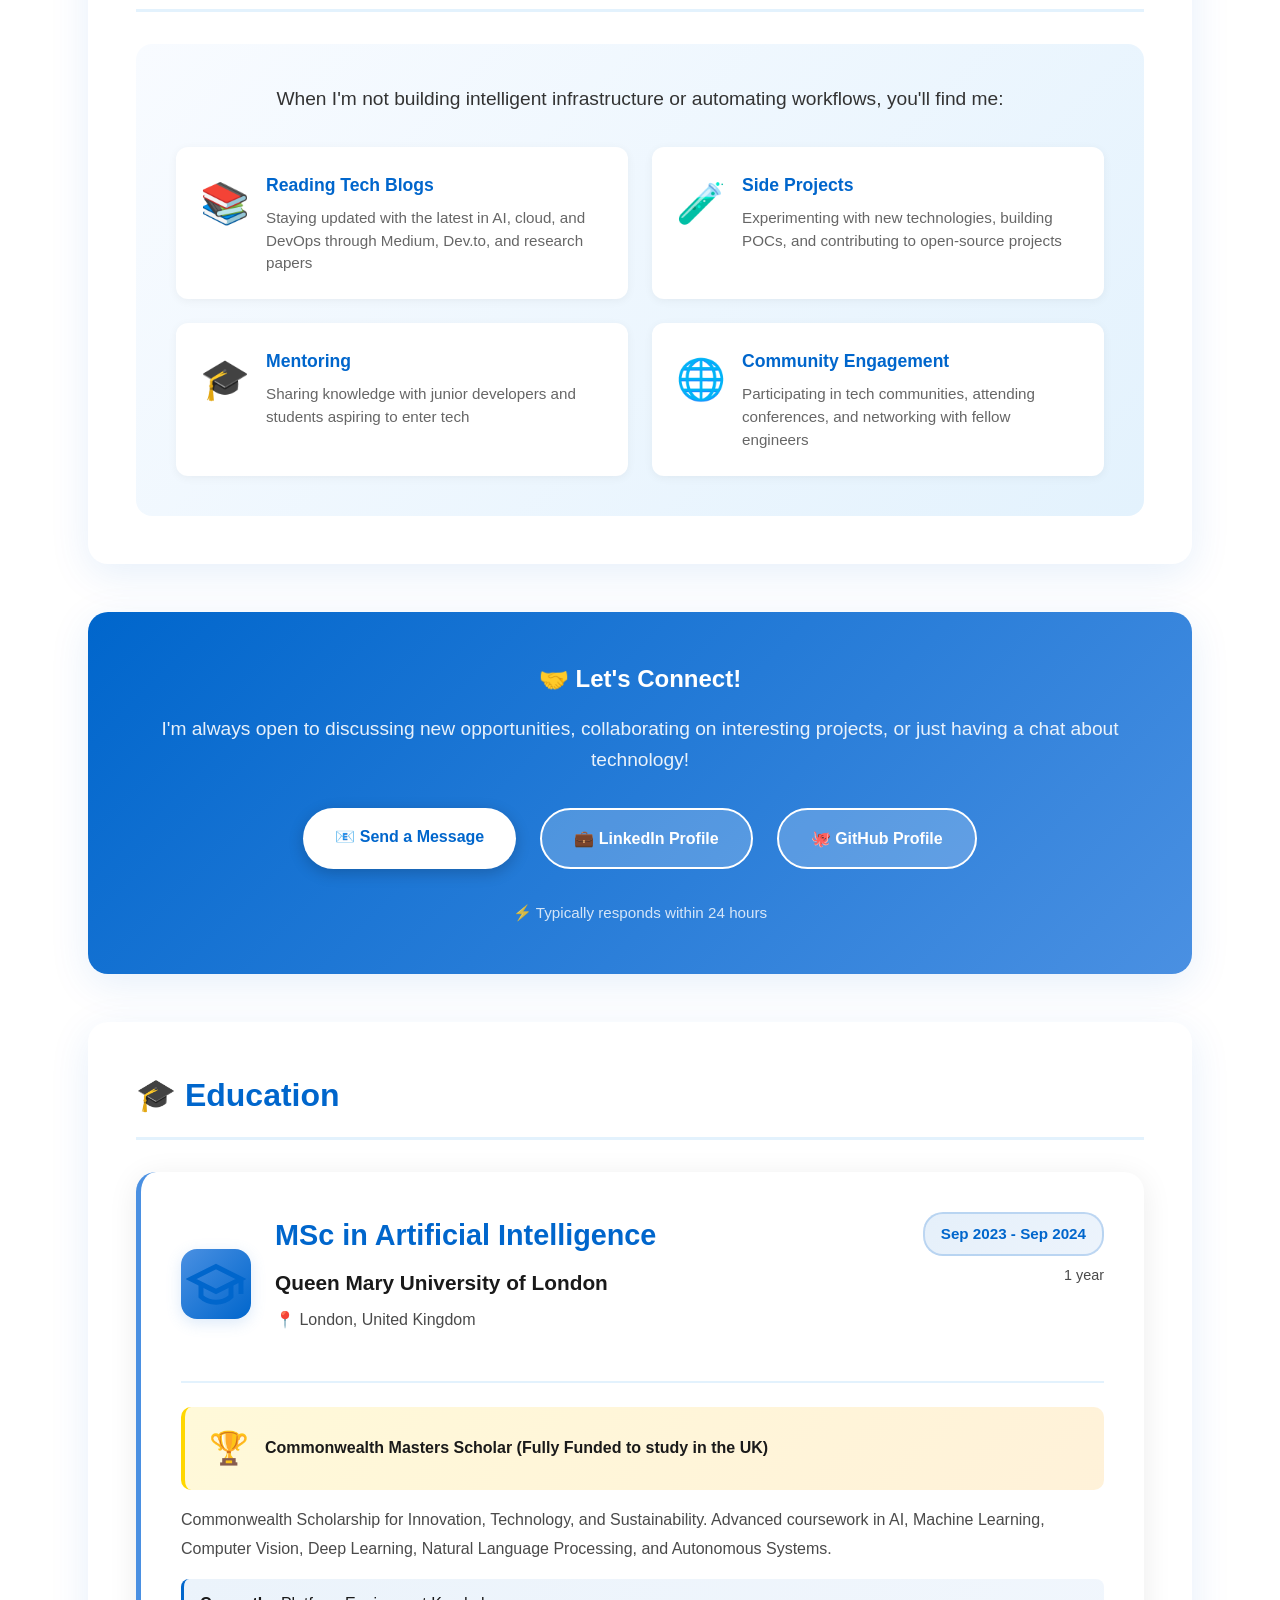
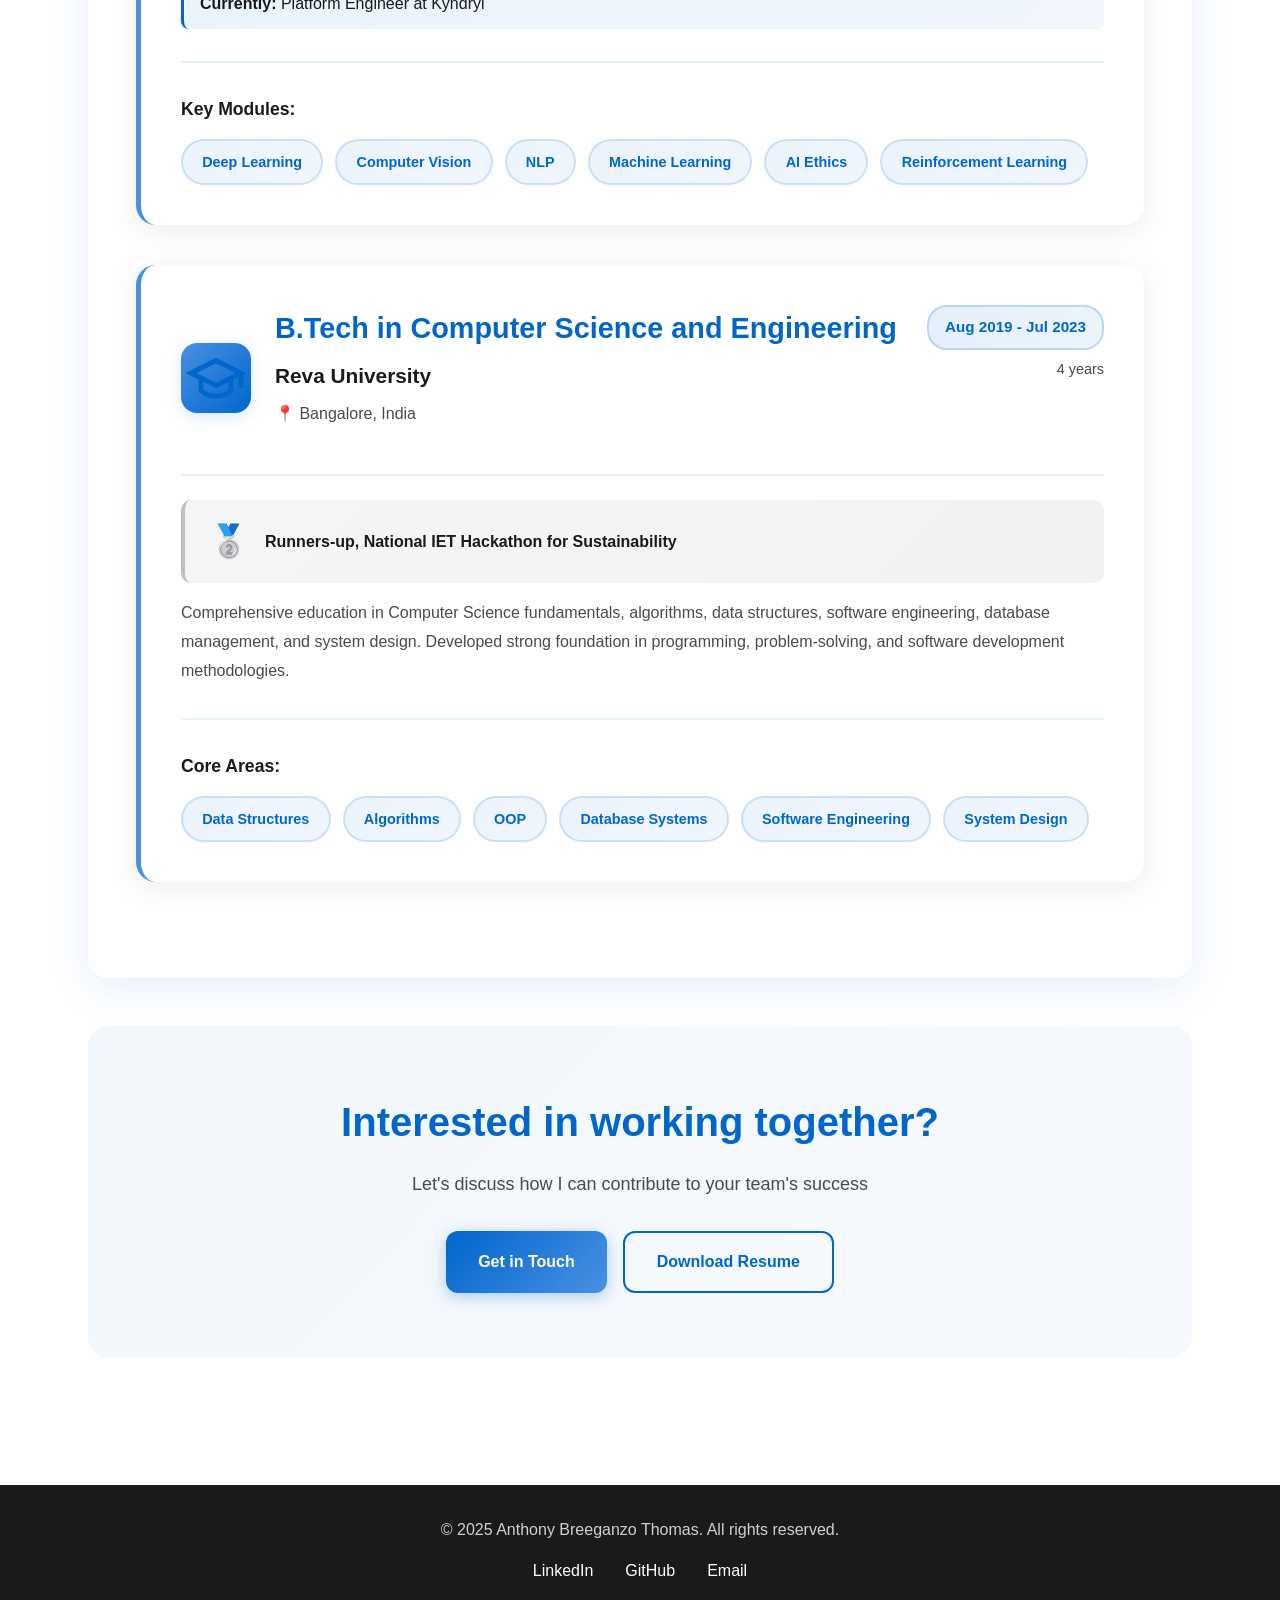
==== commit 28acf76e: "Optimize website: remove redundancies, add SEO meta tags, reorganize file structure - Added SEO meta" ====
--- a/about.html
+++ b/about.html
@@ -3,8 +3,9 @@
 <head>
     <meta charset="UTF-8">
     <meta name="viewport" content="width=device-width, initial-scale=1.0">
-    <title>About Me | Anthony Breeganzo Thomas</title>
-    <link rel="stylesheet" href="style-pages.css">
+    <title>About | Anthony Breeganzo Thomas</title>
+    <meta name="description" content="Commonwealth Scholar with MSc in AI from Queen Mary University. Platform Engineer at Kyndryl specializing in Agentic AI, AWS, DevOps & Cloud Infrastructure.">
+    <link rel="stylesheet" href="css/style-pages.css">
 </head>
 <body>
     <!-- Navigation -->
@@ -69,14 +70,23 @@
             </div>
             <div class="summary-content">
                 <p class="lead-text">
-                    <strong>Platform Engineer & DevOps Specialist</strong> with expertise in cloud-native application development, 
-                    container orchestration, and AI-driven automation. Currently at Kyndryl, leading the integration of Agentic AI into 
-                    developer platforms using A2A and MCP protocols.
+                    🚀 <strong>Platform Engineer & AI/ML Enthusiast</strong> passionate about building intelligent, scalable cloud infrastructure 
+                    that empowers developers and drives innovation. Currently at <strong>Kyndryl</strong>, pioneering the integration of 
+                    <strong>Agentic AI</strong> into developer platforms using cutting-edge A2A and MCP protocols.
+                </p>
+                <p class="highlight-box">
+                    🎓 <strong>Commonwealth Scholar</strong> with MSc in Artificial Intelligence from Queen Mary University of London. 
+                    Specialized in cloud-native application development, container orchestration, and AI-driven automation.
                 </p>
                 <p>
-                    MSc in Artificial Intelligence from Queen Mary University of London (Commonwealth Scholar) with hands-on experience 
-                    building scalable infrastructure, CI/CD pipelines, and intelligent automation systems. Passionate about leveraging 
-                    cutting-edge technologies to enhance developer productivity and build solutions that streamline operational processes.
+                    With a proven track record across industry leaders like <strong>Kyndryl, Zero2AI, and Evertz</strong>, I combine 
+                    deep technical expertise in DevOps, Cloud (AWS/Azure), and AI/ML with a passion for creating solutions that make 
+                    a real impact. From designing CI/CD pipelines that streamline deployments to building intelligent systems that 
+                    automate complex workflows, I thrive on solving challenging problems with elegant, scalable solutions.
+                </p>
+                <p class="mission-statement">
+                    💡 <em>"Building the future of intelligent infrastructure—where AI meets DevOps to create seamless, 
+                    self-optimizing systems that empower developers and accelerate innovation."</em>
                 </p>
             </div>
         </section>
@@ -121,46 +131,137 @@
 
         <section class="content-section">
             <div class="section-header">
-                <h2>💡 Technical Expertise</h2>
-            </div>
-            <div class="expertise-grid">
-                <div class="expertise-category">
-                    <h3>DevOps & Cloud</h3>
-                    <ul>
-                        <li>AWS (EC2, S3, RDS, Lambda, ECR)</li>
-                        <li>Azure (Databricks, Synapse, ML)</li>
-                        <li>Docker & Kubernetes</li>
-                        <li>Terraform & Helm</li>
-                    </ul>
-                </div>
-                <div class="expertise-category">
-                    <h3>CI/CD & Automation</h3>
-                    <ul>
-                        <li>GitHub Actions & GitLab</li>
-                        <li>Backstage Platform</li>
-                        <li>CI/CD Pipelines</li>
-                        <li>Infrastructure as Code</li>
-                    </ul>
-                </div>
-                <div class="expertise-category">
-                    <h3>AI/ML Development</h3>
-                    <ul>
-                        <li>TensorFlow & PyTorch</li>
-                        <li>Scikit-learn</li>
-                        <li>Agentic AI (A2A, MCP)</li>
-                        <li>Computer Vision</li>
-                    </ul>
-                </div>
-                <div class="expertise-category">
-                    <h3>Programming & Data</h3>
-                    <ul>
-                        <li>Python, Java, Go</li>
-                        <li>Flask & React</li>
-                        <li>SQL, Tableau, Power BI</li>
-                        <li>Pandas & NumPy</li>
-                    </ul>
-                </div>
-            </div>
+                <h2>� My Journey</h2>
+                <p class="section-subtitle">From curious student to Platform Engineer building the future of intelligent infrastructure</p>
+            </div>
+            <div class="journey-timeline">
+                <div class="journey-item">
+                    <div class="journey-year">2019</div>
+                    <div class="journey-content">
+                        <h3>🎓 The Beginning</h3>
+                        <p>Started B.Tech in Computer Science at Reva University, Bangalore. Discovered passion for cloud technologies and automation.</p>
+                    </div>
+                </div>
+                <div class="journey-item">
+                    <div class="journey-year">2022</div>
+                    <div class="journey-content">
+                        <h3>💼 First Steps</h3>
+                        <p>Landed internships at Atkins (GPI Automation) and Evertz (Software Engineering), working on real-world infrastructure and automation challenges.</p>
+                    </div>
+                </div>
+                <div class="journey-item">
+                    <div class="journey-year">2023</div>
+                    <div class="journey-content">
+                        <h3>🏆 Commonwealth Scholar</h3>
+                        <p>Awarded fully-funded Commonwealth Scholarship to pursue MSc in Artificial Intelligence at Queen Mary University of London. A dream come true!</p>
+                    </div>
+                </div>
+                <div class="journey-item">
+                    <div class="journey-year">2024</div>
+                    <div class="journey-content">
+                        <h3>🤖 AI Meets DevOps</h3>
+                        <p>Interned at Zero2AI (Computer Vision) and began specializing in Agentic AI. Graduated with MSc and joined Kyndryl as Platform Engineer.</p>
+                    </div>
+                </div>
+                <div class="journey-item">
+                    <div class="journey-year">2025</div>
+                    <div class="journey-content">
+                        <h3>🚀 Building the Future</h3>
+                        <p>Leading Agentic AI integration into developer platforms at Kyndryl, working with cutting-edge A2A and MCP protocols. The journey continues!</p>
+                    </div>
+                </div>
+            </div>
+        </section>
+
+        <section class="content-section">
+            <div class="section-header">
+                <h2>💡 What Drives Me</h2>
+            </div>
+            <div class="values-grid">
+                <div class="value-card">
+                    <div class="value-icon">🎯</div>
+                    <h3>Passion for Innovation</h3>
+                    <p>I'm fascinated by emerging technologies—especially at the intersection of AI and DevOps. Building intelligent systems that can think, learn, and automate complex workflows excites me every single day.</p>
+                </div>
+                <div class="value-card">
+                    <div class="value-icon">🌱</div>
+                    <h3>Continuous Learning</h3>
+                    <p>Technology never stands still, and neither do I. Whether it's exploring new cloud services, diving into AI research papers, or experimenting with the latest DevOps tools, I'm always learning.</p>
+                </div>
+                <div class="value-card">
+                    <div class="value-icon">🤝</div>
+                    <h3>Making an Impact</h3>
+                    <p>Code is more than syntax—it's about solving real problems for real people. I love creating solutions that empower developers, streamline operations, and make teams more productive.</p>
+                </div>
+                <div class="value-card">
+                    <div class="value-icon">🌍</div>
+                    <h3>Global Perspective</h3>
+                    <p>As a Commonwealth Scholar who's worked across India and the UK, I bring a global mindset to problem-solving. Different cultures, diverse teams, innovative solutions.</p>
+                </div>
+            </div>
+        </section>
+
+        <section class="content-section">
+            <div class="section-header">
+                <h2>🎨 Beyond Work</h2>
+            </div>
+            <div class="interests-container">
+                <p class="interests-intro">
+                    When I'm not building intelligent infrastructure or automating workflows, you'll find me:
+                </p>
+                <div class="interests-grid">
+                    <div class="interest-item">
+                        <span class="interest-emoji">📚</span>
+                        <div>
+                            <h4>Reading Tech Blogs</h4>
+                            <p>Staying updated with the latest in AI, cloud, and DevOps through Medium, Dev.to, and research papers</p>
+                        </div>
+                    </div>
+                    <div class="interest-item">
+                        <span class="interest-emoji">🧪</span>
+                        <div>
+                            <h4>Side Projects</h4>
+                            <p>Experimenting with new technologies, building POCs, and contributing to open-source projects</p>
+                        </div>
+                    </div>
+                    <div class="interest-item">
+                        <span class="interest-emoji">🎓</span>
+                        <div>
+                            <h4>Mentoring</h4>
+                            <p>Sharing knowledge with junior developers and students aspiring to enter tech</p>
+                        </div>
+                    </div>
+                    <div class="interest-item">
+                        <span class="interest-emoji">🌐</span>
+                        <div>
+                            <h4>Community Engagement</h4>
+                            <p>Participating in tech communities, attending conferences, and networking with fellow engineers</p>
+                        </div>
+                    </div>
+                </div>
+            </div>
+        </section>
+
+        <section class="content-section connect-cta-section">
+            <h2>🤝 Let's Connect!</h2>
+            <p class="cta-description">
+                I'm always open to discussing new opportunities, collaborating on interesting projects, 
+                or just having a chat about technology!
+            </p>
+            <div class="connect-cta-buttons">
+                <a href="contact.html" class="cta-btn-primary">
+                    📧 Send a Message
+                </a>
+                <a href="https://linkedin.com/in/breeganzo" target="_blank" class="cta-btn-secondary">
+                    💼 LinkedIn Profile
+                </a>
+                <a href="https://github.com/Breeganzo" target="_blank" class="cta-btn-secondary">
+                    🐙 GitHub Profile
+                </a>
+            </div>
+            <p class="response-time">
+                ⚡ Typically responds within 24 hours
+            </p>
         </section>
 
         <section class="content-section">
@@ -292,6 +393,6 @@
         </svg>
     </button>
 
-    <script src="script-pages.js"></script>
+    <script src="js/script-pages.js"></script>
 </body>
 </html>
--- a/css/style-pages.css
+++ b/css/style-pages.css
@@ -0,0 +1,1591 @@
+/* ========================================
+   SHARED STYLES FOR ALL PORTFOLIO PAGES
+   ======================================== */
+
+/* CSS Variables */
+:root {
+    --primary-blue: #0066CC;
+    --secondary-blue: #4A90E2;
+    --dark-blue: #003D82;
+    --light-blue: #E3F2FD;
+    --text-dark: #1a1a1a;
+    --text-gray: #4a4a4a;
+    --bg-light: #ffffff;
+    --bg-gradient: linear-gradient(135deg, #EBF5FF 0%, #F7FAFC 100%);
+    --shadow: 0 10px 40px rgba(0, 102, 204, 0.1);
+    --shadow-hover: 0 20px 60px rgba(0, 102, 204, 0.2);
+    --transition: all 0.4s cubic-bezier(0.4, 0, 0.2, 1);
+}
+
+* {
+    margin: 0;
+    padding: 0;
+    box-sizing: border-box;
+}
+
+html {
+    scroll-behavior: smooth;
+    font-size: 16px;
+}
+
+body {
+    font-family: 'Segoe UI', Tahoma, Geneva, Verdana, sans-serif;
+    color: var(--text-dark);
+    background: var(--bg-gradient);
+    background-attachment: fixed;
+    line-height: 1.6;
+    overflow-x: hidden;
+    padding-top: 100px;
+}
+
+/* Page Content Wrapper for Transitions */
+main {
+    transition: opacity 0.3s ease-in-out;
+}
+
+/* Page Transition Effects - Only fade content, not navigation */
+body.page-fade-out main {
+    opacity: 0;
+}
+
+body.page-fade-in main {
+    animation: fadeIn 0.3s ease-in-out;
+}
+
+@keyframes fadeIn {
+    from {
+        opacity: 0;
+    }
+    to {
+        opacity: 1;
+    }
+}
+
+/* ========================================
+   NAVIGATION (SAME AS LANDING PAGE)
+   ======================================== */
+
+.modern-nav {
+    position: fixed;
+    top: 0;
+    left: 0;
+    right: 0;
+    background: rgba(255, 255, 255, 0.95);
+    backdrop-filter: blur(20px);
+    border-bottom: 1px solid rgba(0, 102, 204, 0.1);
+    padding: 1rem 3rem;
+    display: flex;
+    justify-content: space-between;
+    align-items: center;
+    z-index: 1000;
+    box-shadow: 0 2px 20px rgba(0, 0, 0, 0.05);
+    transform: translateZ(0); /* Hardware acceleration for smooth rendering */
+    will-change: transform; /* Optimize for position changes */
+}
+
+.nav-brand h1 {
+    font-size: 1.5rem;
+    font-weight: 700;
+    margin-bottom: 0.25rem;
+}
+
+.nav-brand h1 a {
+    color: var(--primary-blue);
+    text-decoration: none;
+    transition: var(--transition);
+}
+
+.nav-brand h1 a:hover {
+    color: var(--secondary-blue);
+}
+
+.nav-subtitle {
+    font-size: 0.875rem;
+    color: var(--text-gray);
+    font-weight: 500;
+}
+
+.nav-menu {
+    display: flex;
+    gap: 0.5rem;
+    list-style: none;
+}
+
+.nav-item {
+    position: relative;
+}
+
+.nav-item a {
+    display: flex;
+    align-items: center;
+    gap: 0.5rem;
+    padding: 0.75rem 1.5rem;
+    text-decoration: none;
+    color: var(--text-dark);
+    font-weight: 500;
+    border-radius: 12px;
+    transition: var(--transition);
+    background: transparent;
+}
+
+.nav-item.active a,
+.nav-item a:hover {
+    background: var(--light-blue);
+    color: var(--primary-blue);
+    transform: translateY(-2px);
+}
+
+.nav-icon {
+    font-size: 1.25rem;
+}
+
+.nav-text {
+    font-size: 0.95rem;
+}
+
+/* ========================================
+   PAGE HEADER
+   ======================================== */
+
+.page-header {
+    padding: 4rem 3rem 3rem;
+    text-align: center;
+    background: linear-gradient(135deg, var(--primary-blue), var(--secondary-blue));
+    color: white;
+    position: relative;
+    overflow: hidden;
+}
+
+.page-header::before {
+    content: '';
+    position: absolute;
+    top: 0;
+    left: 0;
+    right: 0;
+    bottom: 0;
+    background: url('data:image/svg+xml,<svg width="100" height="100" xmlns="http://www.w3.org/2000/svg"><circle cx="50" cy="50" r="2" fill="white" opacity="0.1"/></svg>');
+    animation: float 20s linear infinite;
+}
+
+@keyframes float {
+    0% { transform: translateY(0); }
+    100% { transform: translateY(-100px); }
+}
+
+.header-content {
+    position: relative;
+    z-index: 1;
+}
+
+.page-title {
+    font-size: 3.5rem;
+    font-weight: 800;
+    margin-bottom: 1rem;
+    text-shadow: 2px 2px 4px rgba(0, 0, 0, 0.2);
+}
+
+.page-subtitle {
+    font-size: 1.25rem;
+    opacity: 0.95;
+    font-weight: 400;
+}
+
+/* ========================================
+   PAGE CONTENT
+   ======================================== */
+
+.page-content {
+    max-width: 1200px;
+    margin: 0 auto;
+    padding: 4rem 3rem;
+}
+
+.content-section {
+    background: white;
+    padding: 3rem;
+    border-radius: 20px;
+    box-shadow: var(--shadow);
+    margin-bottom: 3rem;
+    animation: fadeInUp 0.6s ease-out;
+    opacity: 1; /* Ensure visibility on load */
+}
+
+@keyframes fadeInUp {
+    from {
+        opacity: 0;
+        transform: translateY(30px);
+    }
+    to {
+        opacity: 1;
+        transform: translateY(0);
+    }
+}
+
+.section-header {
+    margin-bottom: 2rem;
+    padding-bottom: 1rem;
+    border-bottom: 3px solid var(--light-blue);
+}
+
+.section-header h2 {
+    font-size: 2rem;
+    color: var(--primary-blue);
+    font-weight: 700;
+}
+
+/* ========================================
+   BUTTONS & CTAs
+   ======================================== */
+
+.btn-primary,
+.btn-secondary,
+.btn-outline {
+    padding: 1rem 2rem;
+    border-radius: 12px;
+    text-decoration: none;
+    font-weight: 600;
+    display: inline-flex;
+    align-items: center;
+    gap: 0.5rem;
+    transition: var(--transition);
+    cursor: pointer;
+    border: none;
+    font-size: 1rem;
+}
+
+.btn-primary {
+    background: linear-gradient(135deg, var(--primary-blue), var(--secondary-blue));
+    color: white;
+    box-shadow: 0 4px 15px rgba(0, 102, 204, 0.3);
+}
+
+.btn-primary:hover {
+    transform: translateY(-3px);
+    box-shadow: 0 8px 25px rgba(0, 102, 204, 0.4);
+}
+
+.btn-secondary {
+    background: var(--text-dark);
+    color: white;
+}
+
+.btn-secondary:hover {
+    background: var(--dark-blue);
+    transform: translateY(-3px);
+}
+
+.btn-outline {
+    background: transparent;
+    color: var(--primary-blue);
+    border: 2px solid var(--primary-blue);
+}
+
+.btn-outline:hover {
+    background: var(--primary-blue);
+    color: white;
+    transform: translateY(-3px);
+}
+
+/* ========================================
+   CTA SECTION
+   ======================================== */
+
+.cta-section {
+    text-align: center;
+    padding: 4rem 2rem;
+    background: linear-gradient(135deg, rgba(0, 102, 204, 0.05), rgba(74, 144, 226, 0.05));
+    border-radius: 20px;
+    margin-top: 3rem;
+}
+
+.cta-section h2 {
+    font-size: 2.5rem;
+    margin-bottom: 1rem;
+    color: var(--primary-blue);
+}
+
+.cta-section p {
+    font-size: 1.125rem;
+    color: var(--text-gray);
+    margin-bottom: 2rem;
+}
+
+.cta-buttons {
+    display: flex;
+    gap: 1rem;
+    justify-content: center;
+    flex-wrap: wrap;
+}
+
+/* ========================================
+   FOOTER
+   ======================================== */
+
+.page-footer {
+    background: var(--text-dark);
+    color: white;
+    padding: 2rem 3rem;
+    text-align: center;
+    margin-top: 4rem;
+}
+
+.page-footer p {
+    margin-bottom: 1rem;
+    color: rgba(255, 255, 255, 0.8);
+}
+
+.footer-links {
+    display: flex;
+    gap: 2rem;
+    justify-content: center;
+}
+
+.footer-links a {
+    color: white;
+    text-decoration: none;
+    transition: var(--transition);
+    font-weight: 500;
+}
+
+.footer-links a:hover {
+    color: var(--secondary-blue);
+}
+
+/* ========================================
+   RESPONSIVE DESIGN
+   ======================================== */
+
+@media (max-width: 1024px) {
+    .modern-nav {
+        padding: 1rem 2rem;
+    }
+    
+    .page-content {
+        padding: 3rem 2rem;
+    }
+    
+    .content-section {
+        padding: 2rem;
+    }
+}
+
+@media (max-width: 768px) {
+    body {
+        padding-top: 140px;
+    }
+    
+    .modern-nav {
+        flex-direction: column;
+        gap: 1rem;
+        padding: 1rem;
+    }
+    
+    .nav-menu {
+        gap: 0.25rem;
+        flex-wrap: wrap;
+        justify-content: center;
+    }
+    
+    .nav-item a {
+        padding: 0.5rem 1rem;
+    }
+    
+    .nav-text {
+        display: none;
+    }
+    
+    .nav-icon {
+        font-size: 1.5rem;
+    }
+    
+    .page-header {
+        padding: 3rem 1.5rem 2rem;
+    }
+    
+    .page-title {
+        font-size: 2.5rem;
+    }
+    
+    .page-subtitle {
+        font-size: 1rem;
+    }
+    
+    .page-content {
+        padding: 2rem 1rem;
+    }
+    
+    .content-section {
+        padding: 1.5rem;
+    }
+    
+    .cta-section {
+        padding: 3rem 1.5rem;
+    }
+    
+    .cta-section h2 {
+        font-size: 2rem;
+    }
+    
+    .cta-buttons {
+        flex-direction: column;
+    }
+    
+    .btn-primary,
+    .btn-secondary,
+    .btn-outline {
+        width: 100%;
+        justify-content: center;
+    }
+    
+    .footer-links {
+        flex-direction: column;
+        gap: 1rem;
+    }
+}
+
+/* Page Transition Animation */
+.page-transition {
+    animation: fadeIn 0.6s ease-in-out;
+}
+
+@keyframes fadeIn {
+    from {
+        opacity: 0;
+        transform: translateY(20px);
+    }
+    to {
+        opacity: 1;
+        transform: translateY(0);
+    }
+}
+
+/* ========================================
+   SCROLL TO TOP BUTTON
+   ======================================== */
+
+.scroll-to-top {
+    position: fixed;
+    bottom: 2rem;
+    right: 2rem;
+    width: 50px;
+    height: 50px;
+    background: linear-gradient(135deg, var(--primary-blue), var(--secondary-blue));
+    color: white;
+    border: none;
+    border-radius: 50%;
+    display: flex;
+    align-items: center;
+    justify-content: center;
+    cursor: pointer;
+    box-shadow: 0 4px 20px rgba(0, 102, 204, 0.3);
+    opacity: 0;
+    visibility: hidden;
+    transition: var(--transition);
+    z-index: 999;
+}
+
+.scroll-to-top.visible {
+    opacity: 1;
+    visibility: visible;
+}
+
+.scroll-to-top:hover {
+    transform: translateY(-5px);
+    box-shadow: 0 8px 30px rgba(0, 102, 204, 0.4);
+}
+
+.scroll-to-top svg {
+    width: 24px;
+    height: 24px;
+}
+
+/* ========================================
+   EXPERIENCE PAGE SPECIFIC STYLES
+   ======================================== */
+
+.education-container {
+    display: flex;
+    flex-direction: column;
+    gap: 2.5rem;
+    margin-bottom: 3rem;
+}
+
+.education-card {
+    background: white;
+    border-radius: 20px;
+    padding: 2.5rem;
+    box-shadow: 0 5px 30px rgba(0, 0, 0, 0.08);
+    border-left: 5px solid var(--secondary-blue);
+    transition: var(--transition);
+    position: relative;
+    overflow: hidden;
+}
+
+.education-card::before {
+    content: '';
+    position: absolute;
+    top: 0;
+    left: 0;
+    width: 5px;
+    height: 0;
+    background: linear-gradient(180deg, var(--secondary-blue), var(--primary-blue));
+    transition: height 0.4s ease;
+}
+
+.education-card:hover::before {
+    height: 100%;
+}
+
+.education-card:hover {
+    transform: translateX(10px);
+    box-shadow: 0 10px 50px rgba(74, 144, 226, 0.15);
+}
+
+.education-header {
+    display: flex;
+    justify-content: space-between;
+    align-items: flex-start;
+    margin-bottom: 1.5rem;
+    padding-bottom: 1.5rem;
+    border-bottom: 2px solid var(--light-blue);
+}
+
+.education-logo {
+    width: 70px;
+    height: 70px;
+    background: linear-gradient(135deg, var(--secondary-blue), var(--primary-blue));
+    border-radius: 16px;
+    display: flex;
+    align-items: center;
+    justify-content: center;
+    font-size: 2.2rem;
+    margin-right: 1.5rem;
+    box-shadow: 0 4px 15px rgba(74, 144, 226, 0.2);
+}
+
+.education-info {
+    flex: 1;
+}
+
+.degree-name {
+    font-size: 1.8rem;
+    font-weight: 800;
+    color: var(--primary-blue);
+    margin-bottom: 0.5rem;
+}
+
+.institution-name {
+    font-size: 1.3rem;
+    font-weight: 600;
+    color: var(--text-dark);
+    margin-bottom: 0.5rem;
+}
+
+.education-meta {
+    display: flex;
+    flex-direction: column;
+    align-items: flex-end;
+    gap: 0.5rem;
+}
+
+.highlight-banner {
+    background: linear-gradient(135deg, rgba(255, 215, 0, 0.15), rgba(255, 165, 0, 0.15));
+    border-left: 4px solid #FFD700;
+    padding: 1rem 1.5rem;
+    border-radius: 10px;
+    margin-bottom: 1rem;
+    display: flex;
+    align-items: center;
+    gap: 1rem;
+}
+
+.highlight-banner.achievement {
+    background: linear-gradient(135deg, rgba(192, 192, 192, 0.15), rgba(169, 169, 169, 0.15));
+    border-left: 4px solid #C0C0C0;
+}
+
+.highlight-icon {
+    font-size: 2rem;
+}
+
+.education-description {
+    color: var(--text-gray);
+    line-height: 1.8;
+    margin-bottom: 1rem;
+}
+
+.current-role {
+    background: linear-gradient(135deg, rgba(0, 102, 204, 0.08), rgba(74, 144, 226, 0.08));
+    padding: 0.75rem 1rem;
+    border-radius: 8px;
+    border-left: 3px solid var(--primary-blue);
+    color: var(--text-dark);
+    margin-top: 1rem;
+}
+
+.education-coursework {
+    margin-top: 2rem;
+    padding-top: 2rem;
+    border-top: 2px solid var(--light-blue);
+}
+
+.education-coursework h5 {
+    font-size: 1.1rem;
+    font-weight: 700;
+    color: var(--text-dark);
+    margin-bottom: 1rem;
+}
+
+@media (max-width: 768px) {
+    .education-header {
+        flex-direction: column;
+    }
+
+    .education-meta {
+        align-items: flex-start;
+        margin-top: 1rem;
+    }
+
+    .education-logo {
+        margin-right: 0;
+        margin-bottom: 1rem;
+    }
+}
+
+.experience-card {
+    background: white;
+    border-radius: 20px;
+    padding: 2.5rem;
+    margin-bottom: 2.5rem;
+    box-shadow: 0 5px 30px rgba(0, 0, 0, 0.08);
+    border-left: 5px solid var(--primary-blue);
+    transition: var(--transition);
+    position: relative;
+    overflow: hidden;
+}
+
+.experience-card::before {
+    content: '';
+    position: absolute;
+    top: 0;
+    left: 0;
+    width: 5px;
+    height: 0;
+    background: linear-gradient(180deg, var(--primary-blue), var(--secondary-blue));
+    transition: height 0.4s ease;
+}
+
+.experience-card:hover::before {
+    height: 100%;
+}
+
+.experience-card:hover {
+    transform: translateX(10px);
+    box-shadow: 0 10px 50px rgba(0, 102, 204, 0.15);
+}
+
+.company-header {
+    display: flex;
+    justify-content: space-between;
+    align-items: flex-start;
+    margin-bottom: 1.5rem;
+    padding-bottom: 1.5rem;
+    border-bottom: 2px solid var(--light-blue);
+}
+
+.company-info {
+    flex: 1;
+}
+
+.company-logo {
+    width: 80px;
+    height: 80px;
+    background: linear-gradient(135deg, var(--primary-blue), var(--secondary-blue));
+    border-radius: 16px;
+    display: flex;
+    align-items: center;
+    justify-content: center;
+    font-size: 2.5rem;
+    margin-right: 1.5rem;
+    box-shadow: 0 4px 15px rgba(0, 102, 204, 0.2);
+}
+
+.company-name {
+    font-size: 2rem;
+    font-weight: 800;
+    color: var(--primary-blue);
+    margin-bottom: 0.5rem;
+}
+
+.job-title {
+    font-size: 1.5rem;
+    font-weight: 600;
+    color: var(--text-dark);
+    margin-bottom: 0.75rem;
+}
+
+.experience-meta {
+    display: flex;
+    flex-direction: column;
+    align-items: flex-end;
+    gap: 0.5rem;
+}
+
+.date-badge {
+    background: linear-gradient(135deg, rgba(0, 102, 204, 0.1), rgba(74, 144, 226, 0.1));
+    color: var(--primary-blue);
+    padding: 0.5rem 1rem;
+    border-radius: 20px;
+    font-weight: 600;
+    font-size: 0.95rem;
+    border: 2px solid rgba(0, 102, 204, 0.2);
+}
+
+.duration {
+    font-size: 0.9rem;
+    color: var(--text-gray);
+    font-weight: 500;
+}
+
+.location {
+    font-size: 1rem;
+    color: var(--text-gray);
+    margin-bottom: 1.5rem;
+    display: flex;
+    align-items: center;
+    gap: 0.5rem;
+}
+
+.experience-highlights h5 {
+    font-size: 1.2rem;
+    font-weight: 700;
+    color: var(--primary-blue);
+    margin-bottom: 1rem;
+}
+
+.achievements-list {
+    list-style: none;
+    padding: 0;
+}
+
+.achievements-list > li {
+    margin-bottom: 1.5rem;
+    padding-left: 2rem;
+    position: relative;
+}
+
+.achievements-list > li::before {
+    content: '✓';
+    position: absolute;
+    left: 0;
+    top: 0;
+    width: 28px;
+    height: 28px;
+    background: linear-gradient(135deg, var(--primary-blue), var(--secondary-blue));
+    color: white;
+    border-radius: 50%;
+    display: flex;
+    align-items: center;
+    justify-content: center;
+    font-weight: bold;
+    font-size: 1rem;
+}
+
+.achievements-list > li strong {
+    display: block;
+    font-size: 1.1rem;
+    color: var(--text-dark);
+    margin-bottom: 0.5rem;
+}
+
+.achievements-list > li p {
+    color: var(--text-gray);
+    line-height: 1.7;
+    margin-bottom: 0.75rem;
+}
+
+.sub-achievements {
+    list-style: none;
+    padding-left: 1.5rem;
+    margin-top: 0.75rem;
+}
+
+.sub-achievements li {
+    padding-left: 1.5rem;
+    margin-bottom: 0.5rem;
+    position: relative;
+    color: var(--text-gray);
+    font-size: 0.95rem;
+    line-height: 1.6;
+}
+
+.sub-achievements li::before {
+    content: '→';
+    position: absolute;
+    left: 0;
+    color: var(--secondary-blue);
+    font-weight: bold;
+}
+
+.tech-stack {
+    margin-top: 2rem;
+    padding-top: 2rem;
+    border-top: 2px solid var(--light-blue);
+}
+
+.tech-stack h5 {
+    font-size: 1.1rem;
+    font-weight: 700;
+    color: var(--text-dark);
+    margin-bottom: 1rem;
+}
+
+.tech-tags {
+    display: flex;
+    flex-wrap: wrap;
+    gap: 0.75rem;
+}
+
+.tech-tag {
+    background: linear-gradient(135deg, rgba(0, 102, 204, 0.08), rgba(74, 144, 226, 0.08));
+    color: var(--primary-blue);
+    padding: 0.6rem 1.2rem;
+    border-radius: 25px;
+    font-size: 0.9rem;
+    font-weight: 600;
+    border: 2px solid rgba(0, 102, 204, 0.15);
+    transition: var(--transition);
+}
+
+.tech-tag:hover {
+    background: linear-gradient(135deg, var(--primary-blue), var(--secondary-blue));
+    color: white;
+    transform: translateY(-3px);
+    box-shadow: 0 5px 15px rgba(0, 102, 204, 0.3);
+}
+
+@media (max-width: 768px) {
+    .company-header {
+        flex-direction: column;
+    }
+
+    .experience-meta {
+        align-items: flex-start;
+        margin-top: 1rem;
+    }
+
+    .company-logo {
+        margin-right: 0;
+        margin-bottom: 1rem;
+    }
+
+    .scroll-to-top {
+        bottom: 1.5rem;
+        right: 1.5rem;
+        width: 45px;
+        height: 45px;
+    }
+}
+
+/* ========================================
+   ABOUT PAGE - ENHANCED STYLES
+   ======================================== */
+
+/* Professional Summary */
+.summary-content {
+    max-width: 900px;
+    margin: 0 auto;
+}
+
+.lead-text {
+    font-size: 1.25rem;
+    line-height: 1.8;
+    color: var(--text-dark);
+    margin-bottom: 1.5rem;
+    font-weight: 400;
+}
+
+.highlight-box {
+    background: linear-gradient(135deg, #E3F2FD 0%, #BBDEFB 100%);
+    border-left: 4px solid var(--primary-blue);
+    padding: 1.5rem;
+    border-radius: 12px;
+    margin: 1.5rem 0;
+    font-size: 1.1rem;
+    line-height: 1.7;
+    box-shadow: 0 4px 12px rgba(0, 102, 204, 0.1);
+}
+
+.mission-statement {
+    background: linear-gradient(135deg, rgba(0, 102, 204, 0.05), rgba(74, 144, 226, 0.05));
+    padding: 1.5rem;
+    border-radius: 12px;
+    border: 2px solid rgba(0, 102, 204, 0.1);
+    font-size: 1.15rem;
+    line-height: 1.8;
+    margin-top: 2rem;
+    font-style: italic;
+    color: var(--text-gray);
+    text-align: center;
+}
+
+/* Section Headers */
+.section-subtitle {
+    color: var(--text-gray);
+    font-size: 1.1rem;
+    margin-top: 0.5rem;
+    font-weight: 400;
+}
+
+/* Technical Expertise Grid */
+.expertise-grid {
+    display: grid;
+    grid-template-columns: repeat(auto-fit, minmax(320px, 1fr));
+    gap: 2rem;
+    margin-top: 2rem;
+}
+
+.expertise-category {
+    background: white;
+    padding: 2rem;
+    border-radius: 16px;
+    box-shadow: 0 4px 15px rgba(0, 0, 0, 0.08);
+    transition: var(--transition);
+    border: 2px solid transparent;
+    position: relative;
+    overflow: hidden;
+}
+
+.expertise-category::before {
+    content: '';
+    position: absolute;
+    top: 0;
+    left: 0;
+    right: 0;
+    height: 4px;
+    background: linear-gradient(90deg, var(--primary-blue), var(--secondary-blue));
+    transform: scaleX(0);
+    transition: var(--transition);
+}
+
+.expertise-category:hover::before {
+    transform: scaleX(1);
+}
+
+.expertise-category:hover {
+    transform: translateY(-8px);
+    box-shadow: 0 12px 30px rgba(0, 102, 204, 0.15);
+    border-color: var(--primary-blue);
+}
+
+.category-icon {
+    font-size: 3rem;
+    margin-bottom: 1rem;
+    display: inline-block;
+    filter: grayscale(0.3);
+    transition: var(--transition);
+}
+
+.expertise-category:hover .category-icon {
+    filter: grayscale(0);
+    transform: scale(1.1);
+}
+
+.expertise-category h3 {
+    color: var(--primary-blue);
+    font-size: 1.4rem;
+    margin-bottom: 1.5rem;
+    font-weight: 600;
+}
+
+.expertise-category ul {
+    list-style: none;
+    padding: 0;
+}
+
+.expertise-category ul li {
+    padding: 0.75rem 0;
+    border-bottom: 1px solid #f0f0f0;
+    display: flex;
+    align-items: center;
+    gap: 0.75rem;
+    font-size: 0.95rem;
+    color: var(--text-gray);
+    transition: var(--transition);
+}
+
+.expertise-category ul li:last-child {
+    border-bottom: none;
+}
+
+.expertise-category ul li:hover {
+    color: var(--primary-blue);
+    padding-left: 0.5rem;
+}
+
+/* Skill Badges */
+.skill-badge {
+    display: inline-block;
+    padding: 0.25rem 0.75rem;
+    border-radius: 12px;
+    font-size: 0.75rem;
+    font-weight: 600;
+    text-transform: uppercase;
+    letter-spacing: 0.5px;
+    min-width: 85px;
+    text-align: center;
+}
+
+.skill-badge.expert {
+    background: linear-gradient(135deg, #ef4444, #dc2626);
+    color: white;
+    box-shadow: 0 2px 8px rgba(239, 68, 68, 0.3);
+}
+
+.skill-badge.advanced {
+    background: linear-gradient(135deg, #10b981, #059669);
+    color: white;
+    box-shadow: 0 2px 8px rgba(16, 185, 129, 0.3);
+}
+
+.skill-badge.intermediate {
+    background: linear-gradient(135deg, #3b82f6, #2563eb);
+    color: white;
+    box-shadow: 0 2px 8px rgba(59, 130, 246, 0.3);
+}
+
+.skill-badge.beginner {
+    background: linear-gradient(135deg, #6b7280, #4b5563);
+    color: white;
+    box-shadow: 0 2px 8px rgba(107, 114, 128, 0.3);
+}
+
+/* Responsive for About Page */
+@media (max-width: 768px) {
+    .lead-text {
+        font-size: 1.1rem;
+    }
+
+    .highlight-box {
+        padding: 1.25rem;
+        font-size: 1rem;
+    }
+
+    .mission-statement {
+        font-size: 1rem;
+        padding: 1.25rem;
+    }
+
+    .expertise-grid {
+        grid-template-columns: 1fr;
+        gap: 1.5rem;
+    }
+
+    .category-icon {
+        font-size: 2.5rem;
+    }
+
+    .expertise-category h3 {
+        font-size: 1.2rem;
+    }
+
+    .skill-badge {
+        font-size: 0.7rem;
+        padding: 0.2rem 0.6rem;
+        min-width: 75px;
+    }
+    
+    /* Journey Timeline Mobile */
+    .journey-timeline::before {
+        left: 20px;
+    }
+    
+    .journey-item {
+        grid-template-columns: 1fr;
+        gap: 1rem;
+        padding-left: 3rem;
+    }
+    
+    .journey-item:nth-child(odd) .journey-year,
+    .journey-item:nth-child(even) .journey-year {
+        grid-column: 1;
+        text-align: left;
+        font-size: 2rem;
+    }
+    
+    .journey-item:nth-child(odd) .journey-content,
+    .journey-item:nth-child(even) .journey-content {
+        grid-column: 1;
+        text-align: left;
+    }
+    
+    .journey-item::after {
+        left: 20px;
+    }
+    
+    /* Values Grid Mobile */
+    .values-grid {
+        grid-template-columns: 1fr;
+    }
+    
+    /* Interests Mobile */
+    .interests-grid {
+        grid-template-columns: 1fr;
+    }
+    
+    .interest-item {
+        flex-direction: column;
+        text-align: center;
+    }
+    
+    .interest-emoji {
+        font-size: 3rem;
+    }
+}
+
+/* Journey Timeline Styles */
+.journey-timeline {
+    position: relative;
+    padding: 2rem 0;
+    margin-top: 2rem;
+}
+
+.journey-timeline::before {
+    content: '';
+    position: absolute;
+    left: 50%;
+    transform: translateX(-50%);
+    width: 4px;
+    height: 100%;
+    background: linear-gradient(to bottom, #0066CC, #4A90E2);
+    border-radius: 2px;
+}
+
+.journey-item {
+    display: grid;
+    grid-template-columns: 1fr 1fr;
+    gap: 3rem;
+    margin-bottom: 3rem;
+    position: relative;
+}
+
+.journey-item:nth-child(odd) .journey-year {
+    grid-column: 1;
+    text-align: right;
+}
+
+.journey-item:nth-child(odd) .journey-content {
+    grid-column: 2;
+}
+
+.journey-item:nth-child(even) .journey-year {
+    grid-column: 2;
+    text-align: left;
+}
+
+.journey-item:nth-child(even) .journey-content {
+    grid-column: 1;
+    text-align: right;
+}
+
+.journey-item::after {
+    content: '';
+    position: absolute;
+    left: 50%;
+    top: 0;
+    transform: translateX(-50%);
+    width: 20px;
+    height: 20px;
+    background: white;
+    border: 4px solid #0066CC;
+    border-radius: 50%;
+    box-shadow: 0 0 0 4px rgba(0, 102, 204, 0.1);
+    z-index: 1;
+}
+
+.journey-year {
+    font-size: 2.5rem;
+    font-weight: 700;
+    color: #0066CC;
+    padding-top: 0.5rem;
+}
+
+.journey-content {
+    background: white;
+    padding: 1.5rem 2rem;
+    border-radius: 12px;
+    box-shadow: 0 4px 15px rgba(0, 0, 0, 0.08);
+    transition: all 0.3s ease;
+}
+
+.journey-content:hover {
+    transform: translateY(-5px);
+    box-shadow: 0 8px 25px rgba(0, 102, 204, 0.15);
+}
+
+.journey-content h3 {
+    color: #333;
+    margin-bottom: 0.75rem;
+    font-size: 1.3rem;
+}
+
+.journey-content p {
+    color: #666;
+    line-height: 1.6;
+    margin: 0;
+}
+
+/* Values Grid Styles */
+.values-grid {
+    display: grid;
+    grid-template-columns: repeat(auto-fit, minmax(280px, 1fr));
+    gap: 2rem;
+    margin-top: 2rem;
+}
+
+.value-card {
+    background: white;
+    padding: 2rem;
+    border-radius: 16px;
+    box-shadow: 0 4px 15px rgba(0, 0, 0, 0.08);
+    text-align: center;
+    transition: all 0.4s ease;
+    border-top: 4px solid #0066CC;
+}
+
+.value-card:hover {
+    transform: translateY(-8px);
+    box-shadow: 0 12px 30px rgba(0, 102, 204, 0.2);
+    border-top-color: #4A90E2;
+}
+
+.value-icon {
+    font-size: 3.5rem;
+    margin-bottom: 1rem;
+    display: inline-block;
+    transition: transform 0.3s ease;
+}
+
+.value-card:hover .value-icon {
+    transform: scale(1.1) rotate(5deg);
+}
+
+.value-card h3 {
+    color: #0066CC;
+    margin-bottom: 1rem;
+    font-size: 1.4rem;
+}
+
+.value-card p {
+    color: #666;
+    line-height: 1.7;
+    margin: 0;
+}
+
+/* Interests Styles */
+.interests-container {
+    background: linear-gradient(135deg, #f8fbff, #e3f2fd);
+    padding: 2.5rem;
+    border-radius: 16px;
+    margin-top: 2rem;
+}
+
+.interests-intro {
+    font-size: 1.2rem;
+    color: #333;
+    margin-bottom: 2rem;
+    text-align: center;
+    font-weight: 500;
+}
+
+.interests-grid {
+    display: grid;
+    grid-template-columns: repeat(auto-fit, minmax(300px, 1fr));
+    gap: 1.5rem;
+}
+
+.interest-item {
+    display: flex;
+    gap: 1rem;
+    align-items: flex-start;
+    background: white;
+    padding: 1.5rem;
+    border-radius: 12px;
+    box-shadow: 0 2px 10px rgba(0, 0, 0, 0.05);
+    transition: all 0.3s ease;
+}
+
+.interest-item:hover {
+    transform: translateX(8px);
+    box-shadow: 0 4px 15px rgba(0, 102, 204, 0.15);
+}
+
+/* Connect CTA Section */
+.connect-cta-section {
+    background: linear-gradient(135deg, #0066CC, #4A90E2);
+    color: white;
+    padding: 3rem;
+    border-radius: 20px;
+    text-align: center;
+}
+
+.connect-cta-section h2 {
+    color: white;
+    margin-bottom: 1rem;
+}
+
+.connect-cta-section .cta-description {
+    font-size: 1.2rem;
+    margin-bottom: 2rem;
+    opacity: 0.9;
+}
+
+.connect-cta-buttons {
+    display: flex;
+    gap: 1.5rem;
+    justify-content: center;
+    flex-wrap: wrap;
+}
+
+.cta-btn-primary {
+    background: white;
+    color: #0066CC;
+    padding: 1rem 2rem;
+    border-radius: 50px;
+    text-decoration: none;
+    font-weight: 600;
+    transition: all 0.3s;
+    box-shadow: 0 4px 15px rgba(0, 0, 0, 0.2);
+}
+
+.cta-btn-primary:hover {
+    transform: scale(1.05);
+}
+
+.cta-btn-secondary {
+    background: rgba(255, 255, 255, 0.2);
+    color: white;
+    padding: 1rem 2rem;
+    border-radius: 50px;
+    text-decoration: none;
+    font-weight: 600;
+    border: 2px solid white;
+    transition: all 0.3s;
+}
+
+.cta-btn-secondary:hover {
+    background: white;
+    color: #0066CC;
+}
+
+.connect-cta-section .response-time {
+    margin-top: 2rem;
+    font-size: 0.95rem;
+    opacity: 0.8;
+}
+
+.interest-emoji {
+    font-size: 2.5rem;
+    flex-shrink: 0;
+}
+
+.interest-item h4 {
+    color: #0066CC;
+    margin: 0 0 0.5rem 0;
+    font-size: 1.1rem;
+}
+
+.interest-item p {
+    color: #666;
+    margin: 0;
+    line-height: 1.5;
+    font-size: 0.95rem;
+}
+
+/* ========================================
+   SKILLS PAGE STYLES
+   ======================================== */
+
+.skills-grid {
+    display: grid;
+    grid-template-columns: repeat(auto-fit, minmax(280px, 1fr));
+    gap: 2rem;
+    margin-bottom: 3rem;
+}
+
+.skill-category-card {
+    background: linear-gradient(135deg, rgba(0, 102, 204, 0.05), rgba(74, 144, 226, 0.05));
+    padding: 2rem;
+    border-radius: 16px;
+    border-left: 4px solid var(--primary-blue);
+    transition: var(--transition);
+}
+
+.skill-category-card:hover {
+    transform: translateY(-5px);
+    box-shadow: var(--shadow-hover);
+}
+
+.category-header {
+    display: flex;
+    align-items: center;
+    gap: 1rem;
+    margin-bottom: 1.5rem;
+}
+
+.category-icon {
+    font-size: 2.5rem;
+}
+
+.category-title {
+    font-size: 1.5rem;
+    font-weight: 700;
+    color: var(--primary-blue);
+}
+
+.skill-item {
+    background: white;
+    padding: 1rem 1.5rem;
+    margin-bottom: 1rem;
+    border-radius: 12px;
+    box-shadow: 0 2px 10px rgba(0, 0, 0, 0.05);
+    transition: var(--transition);
+}
+
+.skill-item:hover {
+    transform: translateX(10px);
+    box-shadow: 0 4px 15px rgba(0, 102, 204, 0.15);
+}
+
+.skill-header {
+    display: flex;
+    justify-content: space-between;
+    align-items: center;
+    margin-bottom: 0.5rem;
+    gap: 1rem;
+    flex-wrap: wrap;
+}
+
+.skill-name-wrapper {
+    display: flex;
+    align-items: center;
+    gap: 0.75rem;
+    flex: 1;
+    min-width: 0;
+    position: relative;
+    overflow: visible;
+}
+
+.skill-icon {
+    width: 28px;
+    height: 28px;
+    object-fit: contain;
+    flex-shrink: 0;
+}
+
+.skill-name {
+    font-weight: 600;
+    color: var(--text-dark);
+    font-size: 1.rem;
+    white-space: nowrap;
+    overflow: hidden;
+    text-overflow: ellipsis;
+    transition: all 0.3s ease;
+    position: relative;
+    z-index: 1;
+}
+
+/* Expand skill name on hover */
+.skill-item:hover .skill-name {
+    overflow: visible;
+    background: white;
+    padding: 0.25rem 0.75rem;
+    border-radius: 8px;
+    box-shadow: 0 4px 12px rgba(0, 102, 204, 0.2);
+    position: absolute;
+    left: 0;
+    z-index: 10;
+    min-width: max-content;
+}
+
+.skill-level {
+    font-size: 0.875rem;
+    font-weight: 600;
+    padding: 0.25rem 0.75rem;
+    border-radius: 12px;
+    white-space: nowrap;
+    flex-shrink: 0;
+}
+
+.skill-level.beginner {
+    color: #6c757d;
+    background: rgba(108, 117, 125, 0.1);
+}
+
+.skill-level.intermediate {
+    color: #0066CC;
+    background: rgba(0, 102, 204, 0.1);
+}
+
+.skill-level.advanced {
+    color: #28a745;
+    background: rgba(40, 167, 69, 0.1);
+}
+
+.skill-level.expert {
+    color: #dc3545;
+    background: rgba(220, 53, 69, 0.1);
+}
+
+.skill-bar {
+    height: 8px;
+    background: var(--light-blue);
+    border-radius: 10px;
+    overflow: hidden;
+}
+
+.skill-progress {
+    height: 100%;
+    background: linear-gradient(90deg, var(--primary-blue), var(--secondary-blue));
+    border-radius: 10px;
+    transition: width 1.5s ease-out;
+    width: 0;
+}
+
+.skill-item.animate .skill-progress {
+    width: var(--progress-width);
+}
+
+.tech-stack-grid {
+    display: grid;
+    grid-template-columns: repeat(auto-fill, minmax(100px, 1fr));
+    gap: 1.5rem;
+    margin-top: 2rem;
+}
+
+.tech-icon {
+    text-align: center;
+    padding: 1.5rem;
+    background: white;
+    border-radius: 16px;
+    transition: var(--transition);
+    box-shadow: 0 4px 15px rgba(0, 0, 0, 0.08);
+}
+
+.tech-icon:hover {
+    transform: translateY(-10px) scale(1.05);
+    box-shadow: var(--shadow-hover);
+}
+
+.tech-icon img {
+    width: 60px;
+    height: 60px;
+    object-fit: contain;
+    margin-bottom: 0.5rem;
+}
+
+.tech-name {
+    font-size: 0.875rem;
+    font-weight: 600;
+    color: var(--text-dark);
+}
